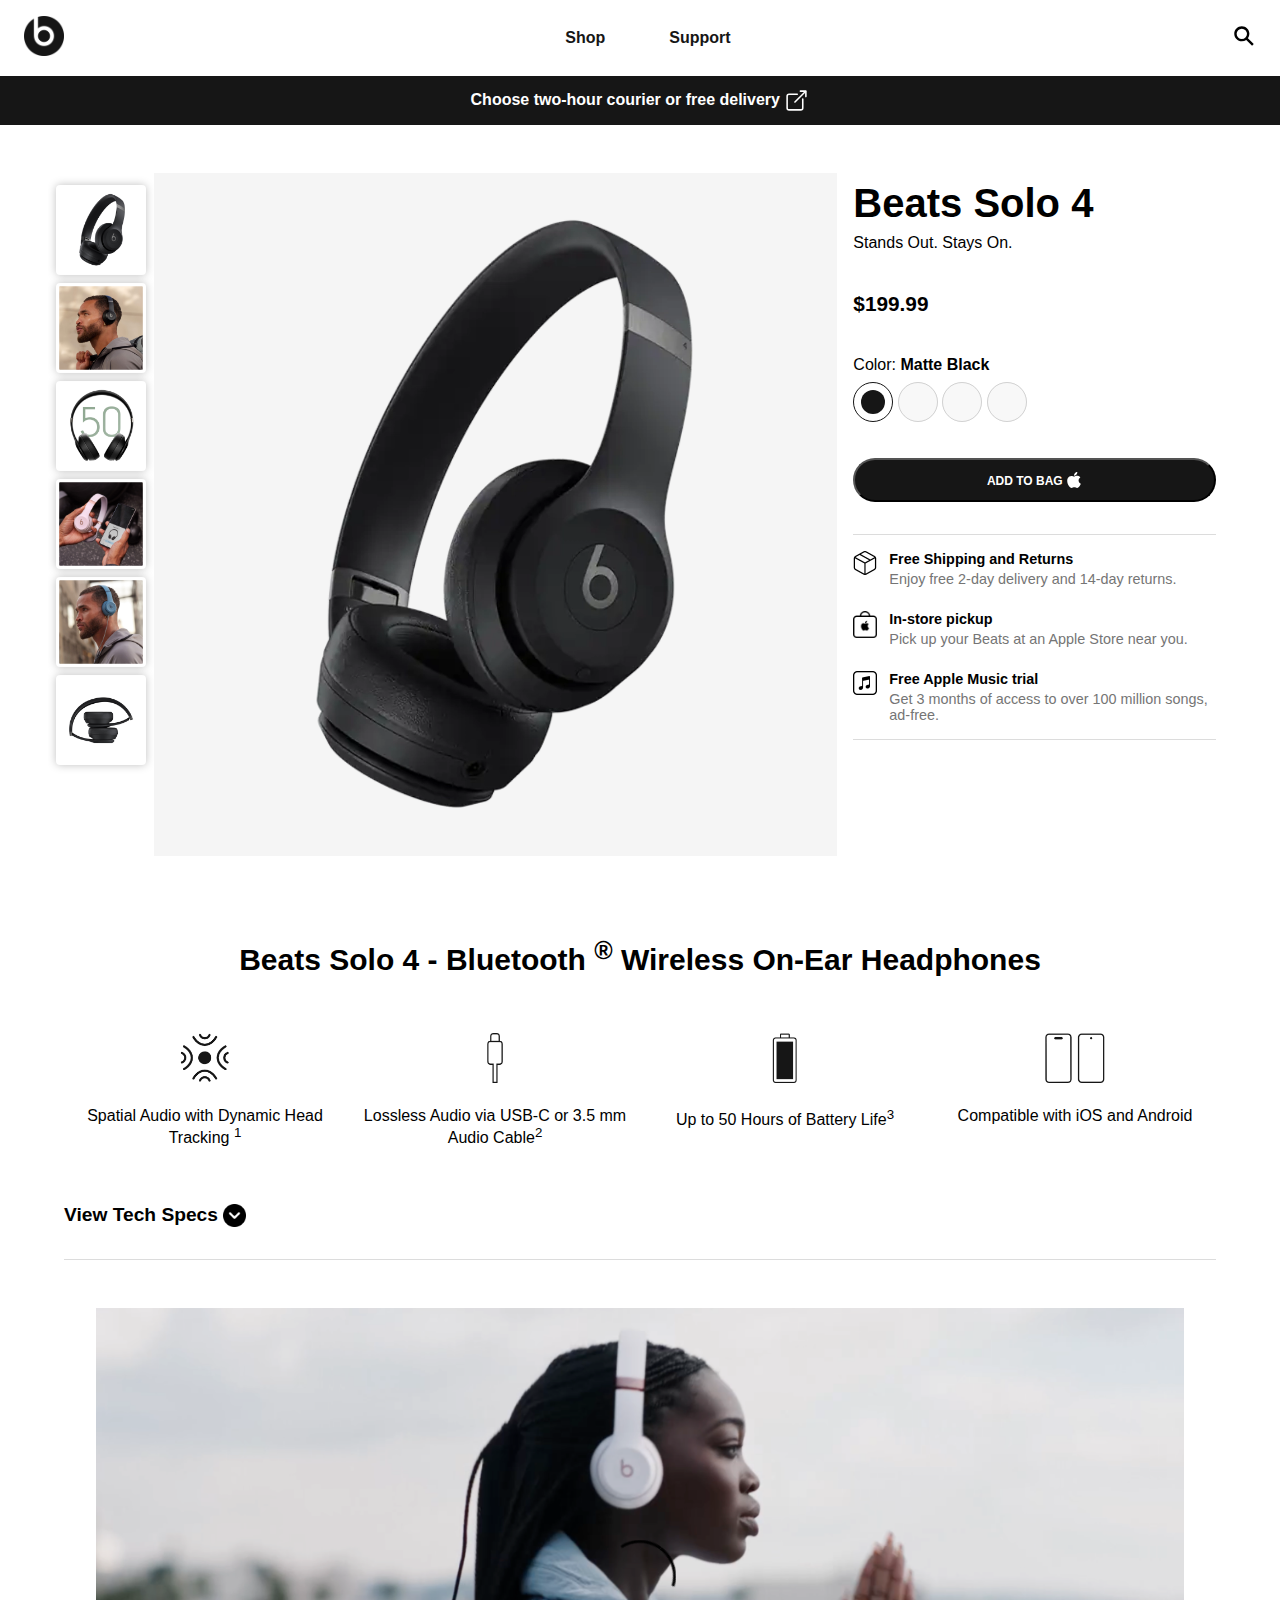
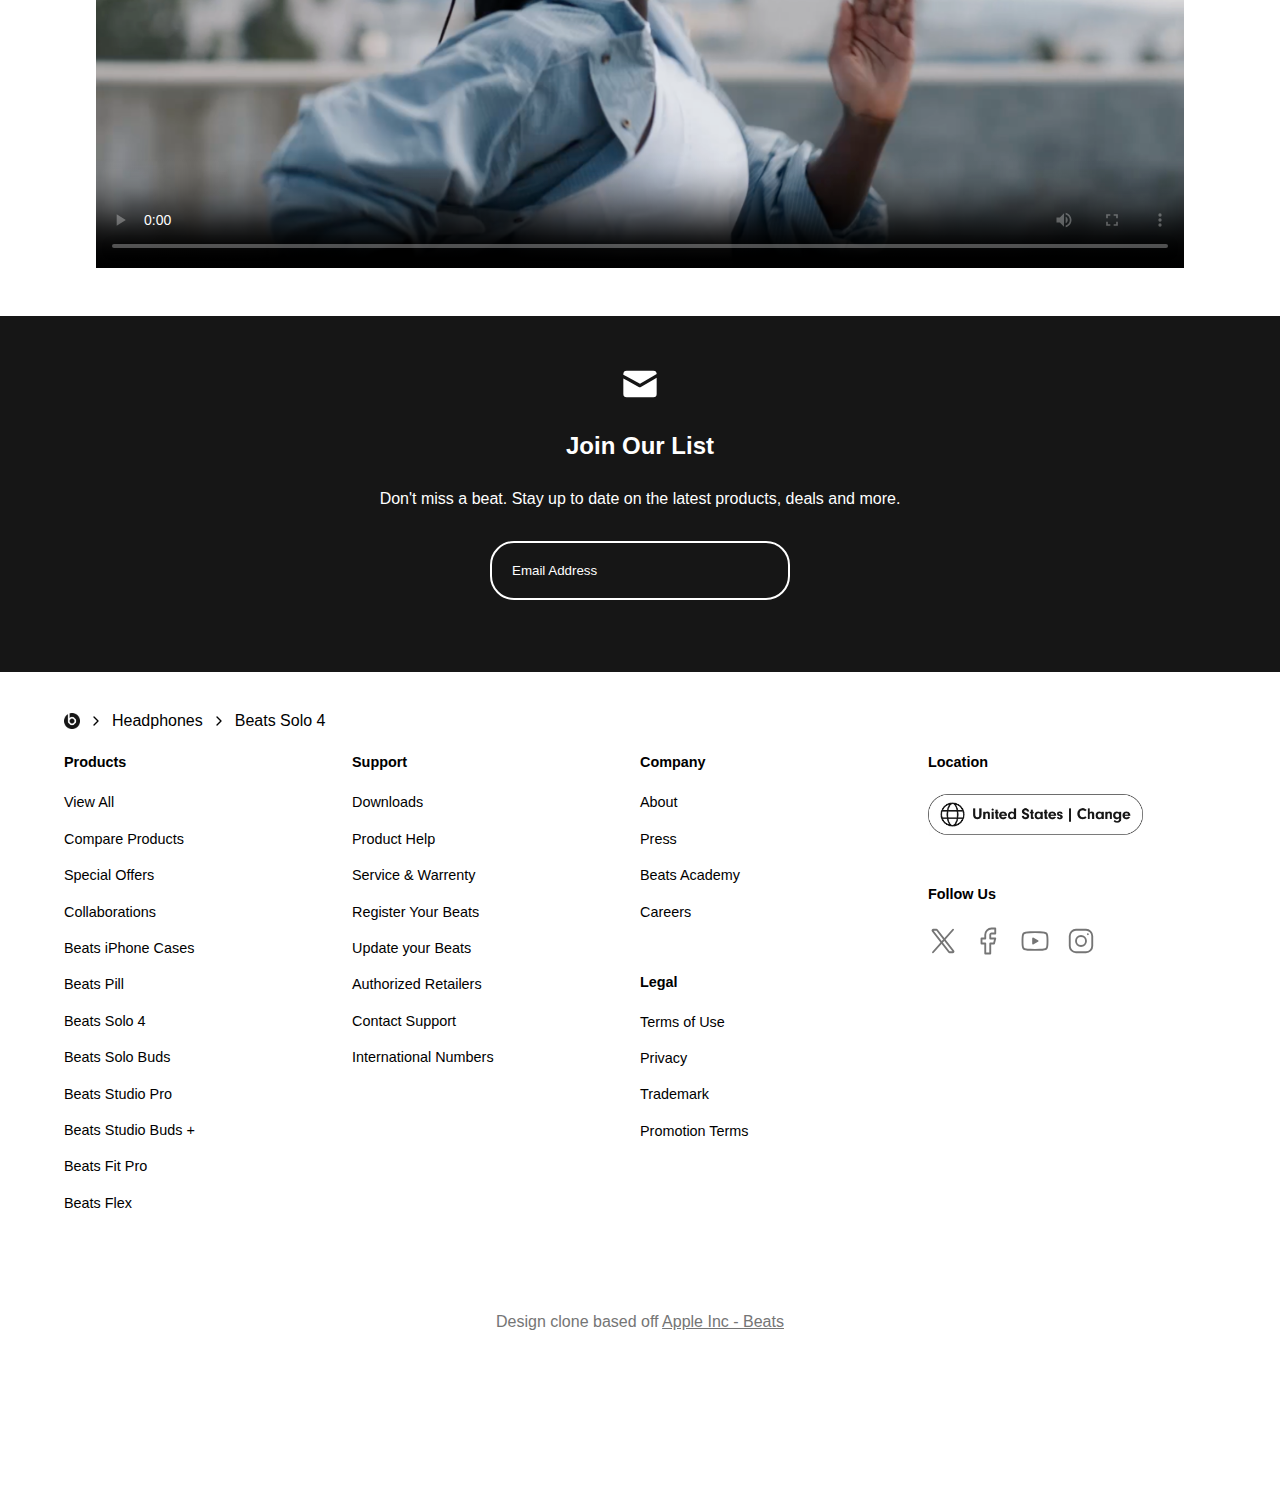
==== src/checkout.html @ 391e7b6a "starting checkout" ====
<!DOCTYPE html>
<html lang="en">
<head>
    <meta charset="UTF-8">
    <meta name="viewport" content="width=device-width, initial-scale=1.0">
    <title>Beats Solo 4</title>
    <link rel="stylesheet" href="./css/reset.css">
    <link rel="stylesheet" href="./css/variables.css">
    <link rel="stylesheet" href="./css/index.css">
</head>
<body>
    <header class="main-header">
        <div class="main-header__logo-container">
            <a href="#"><img class="main-header__logo-img" src="./assets/icons/beats-logo.png"></a>
        </div>
        <nav class="main-header__nav">
            <ul class="main-header__nav-list">
                <li class="main-header__nav-list-item"><a href="#"><p>Shop</p></a></li>
                <li class="main-header__nav-list-item"><a href="#"><p>Support</p></a></li>
            </ul>
        </nav>
        <a class="main-header__nav-hamburger" href="#">
            <img src="./assets/icons/menu.svg" alt="">
        </a>
        <div class="main-header__search-container">
            <a href=""><img class="main-header__search-icon" src="./assets/icons/search-sharp.svg" alt="Search icon"></a>
        </div>
    </header>
    <main>
        <section class="delivery-bar">
            <div class="delivery-bar__container">
                <a class="delivery-bar__link" href="#">
                    <p class="delivery-bar__text">Choose two-hour courier or free delivery</p>
                    <img class="delivery-bar__icon" src="./assets/icons/open-outline.svg" alt="Open external link icon">
                </a>
            </div>
        </section>
        <section class="product">
            <div class="product__image-container">
                <div class="product__thumbnail-container" >
                     <img class="product__thumbnail-img" src="./assets/images/product-photos/black-01-solo-product01.jpg" alt="product image of black beats headphones three quarter angle">
                     <img class="product__thumbnail-img" src="./assets/images/product-photos/black-02-solo-product01.jpg" alt="black beats headphones on man">
                     <img class="product__thumbnail-img" src="./assets/images/product-photos/black-03-solo4.jpg.large.2x.jpg" alt="product image of black beats headphones front on">
                     <img class="product__thumbnail-img" src="./assets/images/product-photos/black-04-solo4.jpg.large.2x.jpg" alt="beats headphones pairing with iphone">
                     <img class="product__thumbnail-img" src="./assets/images/product-photos/black-05-solo4.jpg.large.2x.jpg" alt="blue beats headphones on man">
                     <img class="product__thumbnail-img" src="./assets/images/product-photos/black-06-solo4.jpg.large.2x.jpg" alt="black beat headphones folded product image">
                </div>
                <div class="product__main-image-container">
                    <img class="product__main-product-image" src="./assets/images/product-photos/black-01-solo-product01-square.webp" alt="product image of black beats headphones three quarter angle">
                </div>
            </div>
            <div class="product__title">
                <h1 class="product__header">Beats Solo 4</h1>
                <p class="product__slogan">Stands Out. Stays On.</p>
            </div>
            <div class="product__details">
                <p class="product__price">$199.99</p>
                    <p>Color: <b>Matte Black</b></p>
                    <div>
                        <input class="product__radio" type="radio" name="color" id="Matte Black" required checked>
                        <input class="product__radio" type="radio" name="color" id="Slate Blue" required disabled>
                        <input class="product__radio" type="radio" name="color" id="Cloud Pink" required disabled>
                        <input class="product__radio" type="radio" name="color" id="Charged Black" required disabled>
                    </div>
                <button class="product__buy-button">
                    <p class="product__buy-text">ADD TO BAG</p>
                    <img class="product__buy-icon" src="./assets/icons/apple-173-svgrepo-com-inverted.svg" alt="apple logo">
                </button>
                <ul class="product__keyfeatures">
                    <li class="product__keyfeatures-list">
                        <div class="product__keyfeatures-container">
                            <div>
                                <img class="product__keyfeatures-icon" src="./assets/icons/free-shipping-icon.png" alt="">
                            </div>
                            <div>
                                <p class="product__keyfeatures-title"><strong>Free Shipping and Returns</strong></p>
                                <p class="product__keyfeatures-text">Enjoy free 2-day delivery and 14-day returns.</p>
                            </div>
                        </div>
                    </li>
                    <li class="product__keyfeatures-list">
                        <div class="product__keyfeatures-container">
                            <div>
                                <img class="product__keyfeatures-icon" src="./assets/icons/in-store-pickup-icon.png" alt="">
                            </div>
                            <div>
                                <p class="product__keyfeatures-title"><strong>In-store pickup</strong></p>
                                <p class="product__keyfeatures-text">Pick up your Beats at an Apple Store near you.</p>
                            </div>
                        </div>
                    </li>
                    <li class="product__keyfeatures-list">
                        <div class="product__keyfeatures-container">
                            <div>
                                <img class="product__keyfeatures-icon" src="./assets/icons/apple-music-icon.png" alt="">
                            </div>
                            <div>
                                <p class="product__keyfeatures-title"><strong>Free Apple Music trial</strong></p>
                                <p class="product__keyfeatures-text">Get 3 months of access to over 100 million songs, ad-free.</p>
                            </div>
                        </div>
                    </li>
                </ul>
            </div>
        </section>

        <section class="features">
            <h2 class="features__title">Beats Solo 4 - Bluetooth <sup>&#174</sup> Wireless On-Ear Headphones</h2>
            <div class="features__grid">
                <div class="features__container">
                    <img class="features__icon" src="./assets/images/features/spatial_audio.png" alt="">
                    <p>Spatial Audio with Dynamic Head Tracking <sup>1</sup></p>
                </div>
                <div class="features__container">
                    <img class="features__icon" src="./assets/images/features/plug.png" alt="">
                    <p>Lossless Audio via USB-C or 3.5 mm Audio Cable<sup>2</sup></p>
                </div>
                <div class="features__container">
                    <img class="features__icon" src="./assets/images/features/battery.png" alt="">
                    <p>Up to 50 Hours of Battery Life<sup>3</sup></p>
                </div>
                <div class="features__container">
                    <img class="features__icon" src="./assets/images/features/phone.png" alt="">
                    <p>Compatible with iOS and Android</p>
                </div>
            </div>
        </section>

        <section class="tech-specs">
            <div class="tech-specs__container">
                <h2 class="tech-specs__title">View Tech Specs</2>
                <img class="tech-specs__icon" src="./assets/icons/down-arrow.png" alt="">
            </div>
        </section>

        <section class="video">
            <div class="video__container">
                <video
                    class="video__content"
                    controls
                    poster="./assets/images/video_posters/video_poster.png"
                >
                    <a href="./assets/videos/solo4-behind-the-design.mp4.rendition.mp4">Download video</a>
                    <source src="./assets/videos/solo4-behind-the-design.mp4.rendition.mp4" type="video/mp4">
                </video>
                <img class="video__play-icon" src="./assets/icons/play.svg" alt="">
            </div>
        </section>

        <section class="email-list">
            <img class="email-list__mail-icon" src="./assets/icons/mail.svg" alt="">
            <h2 class="email-list__title">Join Our List</h2>
            <p>Don't miss a beat. Stay up to date on the latest products, deals and more.</p>
            <input 
                class="email-list__input" 
                type="email" 
                name="" 
                id=""
                placeholder="Email Address"
            >
        </section>
    </main>
    <footer>
        <nav class="breadcrumbs"> 
            <img class="breadcrumbs__icon" src="./assets/icons/beats-logo.png" alt="">
            <img class="breadcrumbs__icon" src="./assets/icons/chevron-right.svg" alt="">
            <p>Headphones</p>
            <img class="breadcrumbs__icon" src="./assets/icons/chevron-right.svg" alt="">
            <p>Beats Solo 4</p>
        </nav>
        <div class="sitenav">
            <div class="sitenav__category">
                <div class="sitenav__category-header">
                    <p class="sitenav__category-title">Products</p>
                    <img class="sitenav__category-expand" src="./assets/icons/chevron-down.svg" alt="arrow down">
                </div>
                <div class="sitenav__category-links">
                    <a href="#">View All</a>
                    <a href="#">Compare Products</a>
                    <a href="#">Special Offers</a>
                    <a href="#">Collaborations</a>
                    <a href="#">Beats iPhone Cases</a>
                    <a href="#">Beats Pill</a>
                    <a href="#">Beats Solo 4</a>
                    <a href="#">Beats Solo Buds</a>
                    <a href="#">Beats Studio Pro</a>
                    <a href="#">Beats Studio Buds +</a>
                    <a href="#">Beats Fit Pro</a>
                    <a href="#">Beats Flex</a>
                </div>
            </div>
            <div class="sitenav__category">
                <div class="sitenav__category-header">
                    <p class="sitenav__category-title">Support</p>
                    <img class="sitenav__category-expand" src="./assets/icons/chevron-down.svg" alt="arrow down">
                </div>
                <div class="sitenav__category-links">
                    <a href="#">Downloads</a>
                    <a href="#">Product Help</a>
                    <a href="#">Service & Warrenty</a>
                    <a href="#">Register Your Beats</a>
                    <a href="#">Update your Beats</a>
                    <a href="#">Authorized Retailers</a>
                    <a href="#">Contact Support</a>
                    <a href="#">International Numbers</a>
                </div>
            </div>
            <div class="sitenav__category">
                <div class="sitenav__category-header">
                    <p class="sitenav__category-title">Company</p>
                    <img class="sitenav__category-expand" src="./assets/icons/chevron-down.svg" alt="arrow down">
                </div>
                <div class="sitenav__category-links">
                    <a href="#">About</a>
                    <a href="#">Press</a>
                    <a href="#">Beats Academy</a>
                    <a href="#">Careers</a>
                </div>
                <div class="sitenav__category-header">
                    <p class="sitenav__category-title sitenav__category-title-2nd">Legal</p>
                    <img class="sitenav__category-expand" src="./assets/icons/chevron-down.svg" alt="arrow down">
                </div>
                <div class="sitenav__category-links">
                    <a href="#">Terms of Use</a>
                    <a href="#">Privacy</a>
                    <a href="#">Trademark</a>
                    <a href="#">Promotion Terms</a>
                </div>
            </div>
            <div class="sitenav__category">
                <div class="sitenav__category-header">
                    <p class="sitenav__category-title">Location</p>
                </div>
                <img class="sitenav__locale" src="./assets/icons/locale.webp" alt="locale button">
                <div class="sitenav__social-section">
                    <p class="sitenav__category-title sitenav__category-title-2nd sitenav__title-followus">Follow Us</p>
                    <div class="sitenav__social">
                        <a href=""><img src="./assets/icons/x.svg" alt="x social"></a>
                        <a href=""><img src="./assets/icons/facebook.svg" alt="facebook social"></a>
                        <a href=""><img src="./assets/icons/youtube.svg" alt="youtube social"></a>
                        <a href=""><img src="./assets/icons/instagram.svg" alt="instagram social"></a>
                    </div>
                </div>
            </div>
        </div>
        <div class="copyright">
            <p>Design clone based off 
                <a class="copyright__link" href="https://www.beatsbydre.com/headphones/solo4-wireless/MUW23/solo4-matteblack">Apple Inc - Beats</a>
            </p>
        </div>
    </footer>
</body>
</html>
---- src/css/variables.css ----
:root {
    --color-primary-black: #161616;
    --color-primary-white: #ffffff;
    --color-primary-offwhite: #f5f5f5;
    --color-secondary-gray: #757575;
    --color-dividers: #dcdcdc;

    --font-size-small: 0.75rem;
    --font-size-medium: 1rem;
    --font-size-large: 1.5rem;

    --padding-extra-small: 0.5rem;
    --padding-small: 0.75rem;
    --padding-medium: 1rem;
    --padding-large: 1.5rem;
    --padding-extra-large: 2rem;
    --padding-xxl: 3rem;

    --margin-extra-small: 0.5rem;
    --margin-small: 0.75rem;
    --margin-medium: 1rem;
    --margin-large: 1.5rem;
    --margin-extra-large: 2rem;
    --margin-xxl: 3rem;
}
---- src/css/index.css ----
body {
    width: 100%;
    height: 100vh;
    font-family: Helvetica, sans-serif;
    display: flex;
    flex-direction: column;
    align-items: center;
}

main{
    width: 100%;
    display: flex;
    flex-direction: column;
    align-items: center;
}

.main-header{
    width: 100%;
    max-width: 1380px;
    padding: var(--padding-medium) var(--padding-large);
    display: flex;
    justify-content: space-between;
    align-items: center;
    background-color: var(--color-primary-white);
}

.main-header__logo-container{
    order: 1;
}

.main-header__logo-img{
    width: 40px;
    height: 40px;
}

.main-header__nav{
    order: 2;
    margin: auto;
    font-size: var(--font-size-medium);
    font-weight: 700;
}

.main-header__nav-list {
    order: 2;
    list-style-type: none; 
    display: flex; 
    gap: 4rem;
}

.main-header__nav-list-item p{
    color: var(--color-primary-black)
}

.main-header__nav-hamburger{
    order: 2;
    display: none;
}

.main-header__search-container{
    order: 3;
}

.main-header__search-icon{
    width: 24px;
    height: 24px;
}

.delivery-bar{
    width: 100%;
}

.delivery-bar__container{
    padding: var(--padding-small) 0;
    text-align: center;
    background-color: var(--color-primary-black);
}

.delivery-bar__link{
    font-weight: 700;
    text-decoration: none;
    color: var(--color-primary-white);
}

.delivery-bar__link:hover{
    text-decoration: underline;
}

.delivery-bar__text{
    display: inline;
}

.delivery-bar__icon{
    width: 25px;
    height: 25px;
    vertical-align: middle;
}

.product{
    max-width: 1320px;
    padding: var(--padding-xxl);
    display: grid;
    grid-template-columns: 2fr 1fr;
    grid-template-rows: auto minmax(auto, 1fr); /* first row size automatically, second will take up needed space */
}

.product__image-container{
    width: 100%;
    grid-column: 1/1;
    grid-row: 1/3; 
    display: flex;
}

.product__thumbnail-container{
    display: flex;
    flex-direction: column;
    align-items: center;
    height: 100%;
    min-width: 106px;
    overflow-y: hidden;
    padding-top: var(--padding-small);
}

.product__thumbnail-img{
    width: 90px;
    height: 90px;
    padding: 0.2rem;
    margin-bottom: 8px;
    box-shadow: 0 0 8px rgba(0, 0, 0, 0.25);
    border-radius: 4px;
    cursor: pointer;
}

.product__thumbnail-img:hover{
    border: 2px solid var(--color-primary-black);
}

.product__main-image-container{
    max-width: 723px;
    display: flex;
    justify-content: center;
    align-items: center;
    background-color: var(--color-primary-offwhite);
}

.product__main-product-image{
    width: 100%;
}

.product__title{
    grid-column: 2/3;
    grid-row: 1/2;
    padding: 0 var(--padding-medium);
}

.product__header{
    font-size: 40px;
    padding-top: var(--padding-extra-small);
    padding-bottom: var(--padding-extra-small);
}

.product__slogan{
    padding-bottom: 2.5rem;
}

.product__details{
    grid-column: 2/3;
    grid-row: 2/3;
    padding: 0 var(--padding-medium);
}

.product__price{
    padding-bottom: 2.5rem;
    font-size: 1.3rem;
    font-weight: 700;
}

.product__radio{
    margin-top: var(--margin-extra-small);
    width: 40px;
    height: 40px;
    accent-color: var(--color-primary-black);
}

.product__buy-button{
    width: 100%;
    padding: var(--padding-small);
    margin: var(--margin-extra-large) 0;
    border-radius: 24px;
    color: var(--color-primary-white);
    background-color: var(--color-primary-black);
    cursor: pointer;
}

.product__buy-text{
    display: inline;
    font-size: var(--font-size-small);
    font-weight: 700;
}

.product__buy-icon{
    width: 16px;
    height: 16px;
    vertical-align: bottom;
}

.product__keyfeatures{
    padding: var(--padding-medium) 0;
    border-top: 1px solid var(--color-dividers);
    border-bottom: 1px solid var(--color-dividers);
    display: flex;
    flex-direction: column;
    gap: var(--padding-large);
}

.product__keyfeatures-list{
    list-style: none;
}

.product__keyfeatures-container{
    display: flex;
    gap: var(--padding-small);
    font-size: 0.9rem;
}

.product__keyfeatures-icon{
    width: 24px;
}

.product__keyfeatures-text{
    padding-top: 0.25rem;
    color: var(--color-secondary-gray);
}

.features{
    max-width: 1200px;
    padding: var(--padding-extra-large) var(--padding-extra-large);
    display: flex;
    flex-direction: column;
    align-items: center;
    gap: var(--padding-extra-large);
    text-align: center;
}

.features__title{
    font-size: 30px;
    padding-bottom: var(--padding-large);
}

.features__grid{
    display: grid;
    grid-template-columns: repeat(4, 1fr);
    gap: var(--padding-large);
}

.features__container{
    display: flex;
    flex-direction: column;
    align-items: center;
    gap: var(--padding-large);
}

.features__icon{
   height: 50px;
}

.tech-specs{
    margin: 0 auto;
    max-width: 1306px;
    width: 90%;
    padding: var(--padding-large) 0 var(--padding-extra-large) 0;
    border-bottom: 1px solid var(--color-dividers);
}

.tech-specs__title{
    font-size: 1.2rem;
}

.tech-specs__icon{
    width: 23px;
    height: 23px;
    vertical-align: middle;
    cursor: pointer;
}

.video{
    padding: var(--padding-xxl) 0;
    margin: 0 auto;
    max-width: 1092px;
    width: 85%;
    display: flex;
    justify-content: center;
}

.video__container{
    position: relative;
    display: flex;
    justify-content: center;
    width: 100%;
}

.video__content{
    width: 100%;
}

.video__play-icon{
    display: none;
}

.email-list{
    width: 100%;
    padding: var(--padding-xxl) 0 4.5rem 0;
    margin: 0 auto;
    text-align: center;
    color: var(--color-primary-white);
    background-color: var(--color-primary-black);
    display: flex;
    flex-direction: column;
    gap: var(--padding-extra-large);
    align-items: center;
    line-height: 130%;
}

.email-list__mail-icon{
    width: 40px;
    height: 40px;
}

.email-list__input{
    width: 300px;
    color: var(--color-primary-white);
    background-color: transparent;
    padding: 20px 20px;
    border: 2px solid var(--color-primary-white);
    border-radius: var(--padding-large); 
}

.email-list__input::placeholder{
    color: var(--color-primary-white);
}

footer{
    padding: var(--padding-medium) 0 var(--padding-xxl) 0;
    width: 90%;
    max-width: 1320px;
}


.breadcrumbs{
    padding: var(--padding-large) 0;
    display: flex;
    gap: var(--padding-extra-small);
    align-items: center;
}

.breadcrumbs__icon{
    width: 16px;
}


.sitenav{
    display: grid;
    grid-template-columns: repeat(4, 1fr);
    justify-content: space-around;
    font-size: 0.9rem;
}

.sitenav__category-title{
    font-weight: 700;
    padding-bottom: var(--padding-large);
}

.sitenav__category-title-2nd{
    padding-top: var(--padding-xxl);
}

.sitenav__category-expand{
    display: none;
}

.sitenav__category-links{
    display: flex;
    flex-direction: column;
    gap: 0.9rem;
}

.sitenav__category-links > a{
    padding-bottom: 4px;
    color: black;
    font-weight: 300;
    width: fit-content;
    border-bottom: 2px solid transparent;
}

.sitenav__category-links > a:hover {
    border-bottom: 2px solid #e01e3c;
}

.sitenav__locale{
    width: 215px;
    cursor: pointer;
}

.sitenav__social{
    display: flex;
    gap: var(--padding-medium);
}

.sitenav__social > a > img {
    width: 30px;
}

.copyright{
    padding: 6rem 0 8rem 0;
    text-align: center;
    color: var(--color-secondary-gray);
}

.copyright__link{
    color: var(--color-secondary-gray);
    text-decoration: underline;
}

@media screen and (max-width: 1024px) {
    .main-header{
        padding: var(--padding-medium) var(--padding-xxl);
    }

    .product{
        grid-template-columns: minmax(0, 1fr) minmax(0, 1fr); 
    }

    .product__image-container{
        flex-direction: column;
        justify-content: space-between;
        background-color: var(--color-primary-offwhite);
    }

    .product__thumbnail-container{
        height: fit-content;
        order: 1;
        flex-direction: row;
        width: 100%;
        gap: var(--padding-medium);
        padding-left: 8px;
        background-color: var(--color-primary-offwhite);
        overflow-x: auto;
    }
    
    .product__thumbnail-img{
        width: 52px;
        height: 52px;
    }

    .product__main-image-container{
        display: 2;
        flex-grow: 1;
    }

    .product__main-product-image{
        padding: 0;
    }

    .product__header{
        font-size: 32px;
    }

    .video{
        width: 80%;
    }

    .sitenav{
        grid-template-columns: 1fr;
        grid-template-rows: repeat(5, auto);
    }

    .sitenav__category-title{
        padding: var(--padding-small) 0;
    }

    .sitenav__category-expand{
        display: block;
    }

    .sitenav__category-header{
        display: flex;
        width: 100%;
        justify-content: space-between;
        padding: var(--padding-medium) 0;
        border-top: 1px solid var(--color-secondary-gray);
        cursor: pointer;
    }

    .sitenav__title-followus{
        display: none;
    }

    .sitenav__category-links{
        display: none;
    }

    .sitenav__social-section{
        padding-top: var(--padding-xxl);
        display: flex;
        justify-content: center;
    }
}

@media screen and (max-width:768px) {
    .main-header{
        padding: var(--padding-small) var(--padding-large);
    }

    .main-header__logo-container{
        order: 2;
        margin: auto;
    }

    .main-header__logo-img{
        width: 24px;
        height: 24px;
    }

    .main-header__nav{
        display: none;
    }

    .main-header__nav-hamburger{
        order: 1;
        display: block;
    }

    .main-header__search-icon{
        order: 3;
        width: 20px;
        height: 20px;
    }

    .delivery-bar__text{
        font-size: 14px;
    }

    .delivery-bar__icon{
        width: 14px;
        height: 14px;
    }

    .product{
        padding: 0;
        grid-template-columns: 1fr;
        grid-template-rows: repeat(3, auto);
    }

    .product__title{
        grid-column: 1/2;
        grid-row: 1/2;
        padding: 0 var(--padding-extra-large);
    }

    .product__header{
        padding-top: var(--padding-large);
    }

    .product__slogan{
        padding-bottom: var(--padding-medium);
    }

    .product__image-container{
        grid-column: 1/2;
        grid-row: 2/3;
        width: 100%;
        overflow-x: hidden;
    }

    .product__thumbnail-container{
        padding-left: var(--padding-large);
        width: 100%;
    }

    .product__main-product-image{
        max-width: 80%;
    }

    .product__details{
        grid-column: 1/2;
        grid-row: 3/4;
        padding-top: var(--padding-extra-large);
        padding-left: var(--padding-extra-large);
    }

    .product__price{
        padding-bottom: 2.5rem;
        font-size: 1.3rem;
        font-weight: 700;
    }

    .features__grid{
        position: relative;
        grid-template-columns: repeat(2, 1fr);
        grid-template-rows: repeat(2, 1fr);
        gap: var(--padding-large);
    }

    .video__container{
        width: 315px;
        height: 350px;
    }
    
    .video__content{
        object-fit: cover;
        border-radius: 2rem;
    }

    .video__play-icon{
        display: block;
        position: absolute;
        top: var(--padding-medium);
        left: var(--padding-medium);
        width: 50px;
        height: 50px;
    }

    .email-list__input{
        width: 90%;
    }
}
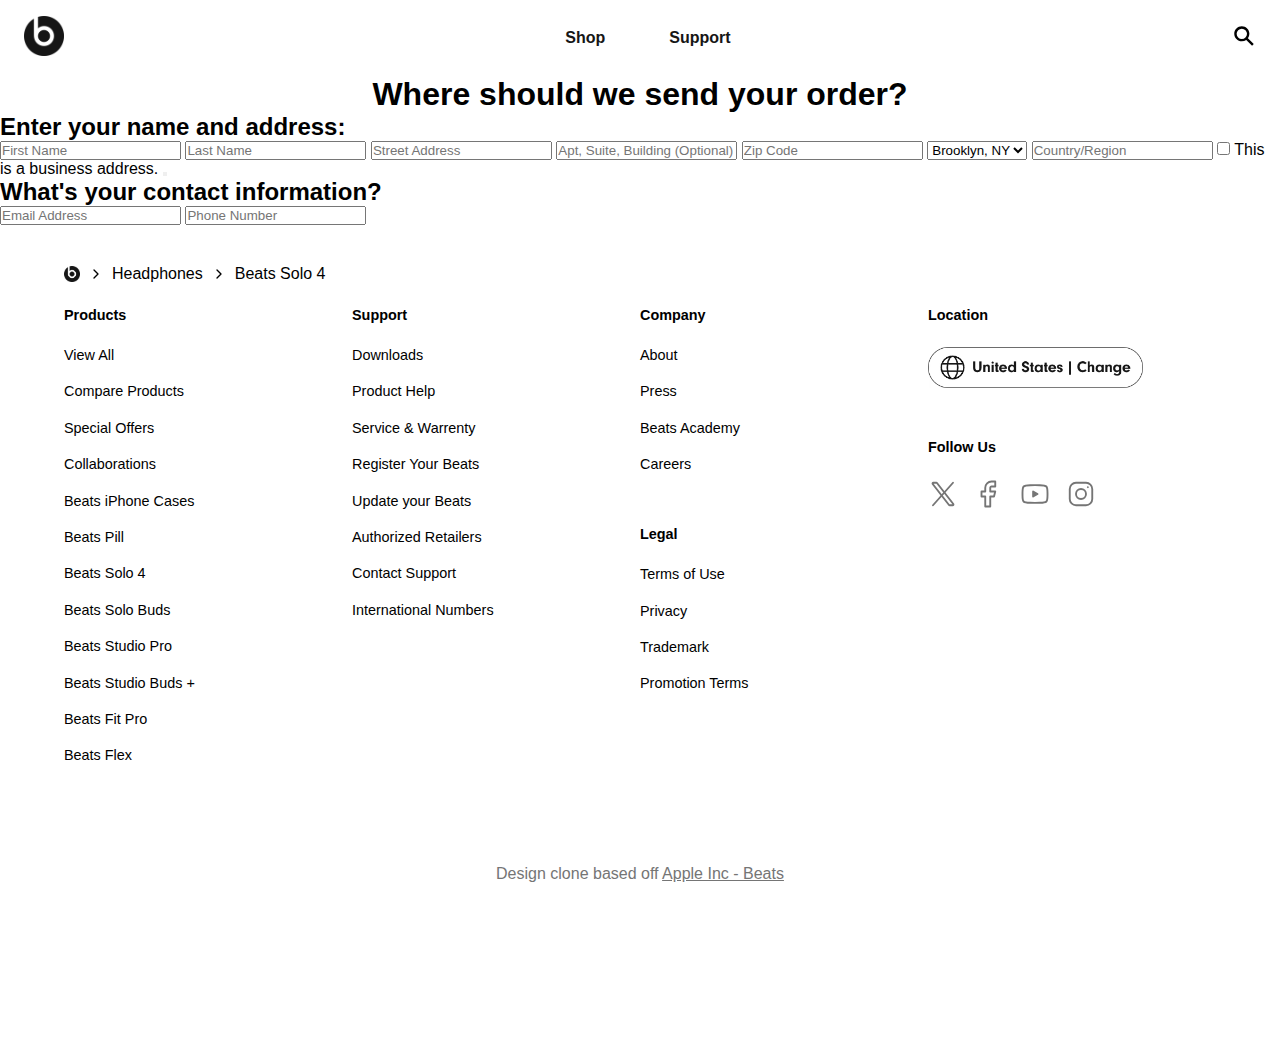
==== commit 6a75e050: "styles.css start" ====
--- a/src/checkout.html
+++ b/src/checkout.html
@@ -27,138 +27,26 @@
         </div>
     </header>
     <main>
-        <section class="delivery-bar">
-            <div class="delivery-bar__container">
-                <a class="delivery-bar__link" href="#">
-                    <p class="delivery-bar__text">Choose two-hour courier or free delivery</p>
-                    <img class="delivery-bar__icon" src="./assets/icons/open-outline.svg" alt="Open external link icon">
-                </a>
-            </div>
-        </section>
-        <section class="product">
-            <div class="product__image-container">
-                <div class="product__thumbnail-container" >
-                     <img class="product__thumbnail-img" src="./assets/images/product-photos/black-01-solo-product01.jpg" alt="product image of black beats headphones three quarter angle">
-                     <img class="product__thumbnail-img" src="./assets/images/product-photos/black-02-solo-product01.jpg" alt="black beats headphones on man">
-                     <img class="product__thumbnail-img" src="./assets/images/product-photos/black-03-solo4.jpg.large.2x.jpg" alt="product image of black beats headphones front on">
-                     <img class="product__thumbnail-img" src="./assets/images/product-photos/black-04-solo4.jpg.large.2x.jpg" alt="beats headphones pairing with iphone">
-                     <img class="product__thumbnail-img" src="./assets/images/product-photos/black-05-solo4.jpg.large.2x.jpg" alt="blue beats headphones on man">
-                     <img class="product__thumbnail-img" src="./assets/images/product-photos/black-06-solo4.jpg.large.2x.jpg" alt="black beat headphones folded product image">
-                </div>
-                <div class="product__main-image-container">
-                    <img class="product__main-product-image" src="./assets/images/product-photos/black-01-solo-product01-square.webp" alt="product image of black beats headphones three quarter angle">
-                </div>
-            </div>
-            <div class="product__title">
-                <h1 class="product__header">Beats Solo 4</h1>
-                <p class="product__slogan">Stands Out. Stays On.</p>
-            </div>
-            <div class="product__details">
-                <p class="product__price">$199.99</p>
-                    <p>Color: <b>Matte Black</b></p>
-                    <div>
-                        <input class="product__radio" type="radio" name="color" id="Matte Black" required checked>
-                        <input class="product__radio" type="radio" name="color" id="Slate Blue" required disabled>
-                        <input class="product__radio" type="radio" name="color" id="Cloud Pink" required disabled>
-                        <input class="product__radio" type="radio" name="color" id="Charged Black" required disabled>
-                    </div>
-                <button class="product__buy-button">
-                    <p class="product__buy-text">ADD TO BAG</p>
-                    <img class="product__buy-icon" src="./assets/icons/apple-173-svgrepo-com-inverted.svg" alt="apple logo">
-                </button>
-                <ul class="product__keyfeatures">
-                    <li class="product__keyfeatures-list">
-                        <div class="product__keyfeatures-container">
-                            <div>
-                                <img class="product__keyfeatures-icon" src="./assets/icons/free-shipping-icon.png" alt="">
-                            </div>
-                            <div>
-                                <p class="product__keyfeatures-title"><strong>Free Shipping and Returns</strong></p>
-                                <p class="product__keyfeatures-text">Enjoy free 2-day delivery and 14-day returns.</p>
-                            </div>
-                        </div>
-                    </li>
-                    <li class="product__keyfeatures-list">
-                        <div class="product__keyfeatures-container">
-                            <div>
-                                <img class="product__keyfeatures-icon" src="./assets/icons/in-store-pickup-icon.png" alt="">
-                            </div>
-                            <div>
-                                <p class="product__keyfeatures-title"><strong>In-store pickup</strong></p>
-                                <p class="product__keyfeatures-text">Pick up your Beats at an Apple Store near you.</p>
-                            </div>
-                        </div>
-                    </li>
-                    <li class="product__keyfeatures-list">
-                        <div class="product__keyfeatures-container">
-                            <div>
-                                <img class="product__keyfeatures-icon" src="./assets/icons/apple-music-icon.png" alt="">
-                            </div>
-                            <div>
-                                <p class="product__keyfeatures-title"><strong>Free Apple Music trial</strong></p>
-                                <p class="product__keyfeatures-text">Get 3 months of access to over 100 million songs, ad-free.</p>
-                            </div>
-                        </div>
-                    </li>
-                </ul>
-            </div>
-        </section>
+        <h1>Where should we send your order?</h1>
+        <form action="">
+            <h2>Enter your name and address:</h2>
+            <input type="text" name="" id="" placeholder="First Name">
+            <input type="text" name="" id="" placeholder="Last Name">
+            <input type="text" name="" id="" placeholder="Street Address">
+            <input type="text" name="" id="" placeholder="Apt, Suite, Building (Optional)">
+            <input type="number" name="" id="" placeholder="Zip Code">
+            <select name="" id="">
+                <option value="">Brooklyn, NY</option>
+                <option value="">Other</option>
+            </select>
+            <input type="text" name="" id="" placeholder="Country/Region">
+            <input type="checkbox" name="business-address" id="">
+            <label for="business-address">This is a business address. <button></button></label>
 
-        <section class="features">
-            <h2 class="features__title">Beats Solo 4 - Bluetooth <sup>&#174</sup> Wireless On-Ear Headphones</h2>
-            <div class="features__grid">
-                <div class="features__container">
-                    <img class="features__icon" src="./assets/images/features/spatial_audio.png" alt="">
-                    <p>Spatial Audio with Dynamic Head Tracking <sup>1</sup></p>
-                </div>
-                <div class="features__container">
-                    <img class="features__icon" src="./assets/images/features/plug.png" alt="">
-                    <p>Lossless Audio via USB-C or 3.5 mm Audio Cable<sup>2</sup></p>
-                </div>
-                <div class="features__container">
-                    <img class="features__icon" src="./assets/images/features/battery.png" alt="">
-                    <p>Up to 50 Hours of Battery Life<sup>3</sup></p>
-                </div>
-                <div class="features__container">
-                    <img class="features__icon" src="./assets/images/features/phone.png" alt="">
-                    <p>Compatible with iOS and Android</p>
-                </div>
-            </div>
-        </section>
-
-        <section class="tech-specs">
-            <div class="tech-specs__container">
-                <h2 class="tech-specs__title">View Tech Specs</2>
-                <img class="tech-specs__icon" src="./assets/icons/down-arrow.png" alt="">
-            </div>
-        </section>
-
-        <section class="video">
-            <div class="video__container">
-                <video
-                    class="video__content"
-                    controls
-                    poster="./assets/images/video_posters/video_poster.png"
-                >
-                    <a href="./assets/videos/solo4-behind-the-design.mp4.rendition.mp4">Download video</a>
-                    <source src="./assets/videos/solo4-behind-the-design.mp4.rendition.mp4" type="video/mp4">
-                </video>
-                <img class="video__play-icon" src="./assets/icons/play.svg" alt="">
-            </div>
-        </section>
-
-        <section class="email-list">
-            <img class="email-list__mail-icon" src="./assets/icons/mail.svg" alt="">
-            <h2 class="email-list__title">Join Our List</h2>
-            <p>Don't miss a beat. Stay up to date on the latest products, deals and more.</p>
-            <input 
-                class="email-list__input" 
-                type="email" 
-                name="" 
-                id=""
-                placeholder="Email Address"
-            >
-        </section>
+            <h2>What's your contact information?</h2>
+            <input type="email" name="" id="" placeholder="Email Address">
+            <input type="tel" name="" id="" placeholder="Phone Number">
+        </form>
     </main>
     <footer>
         <nav class="breadcrumbs"> 
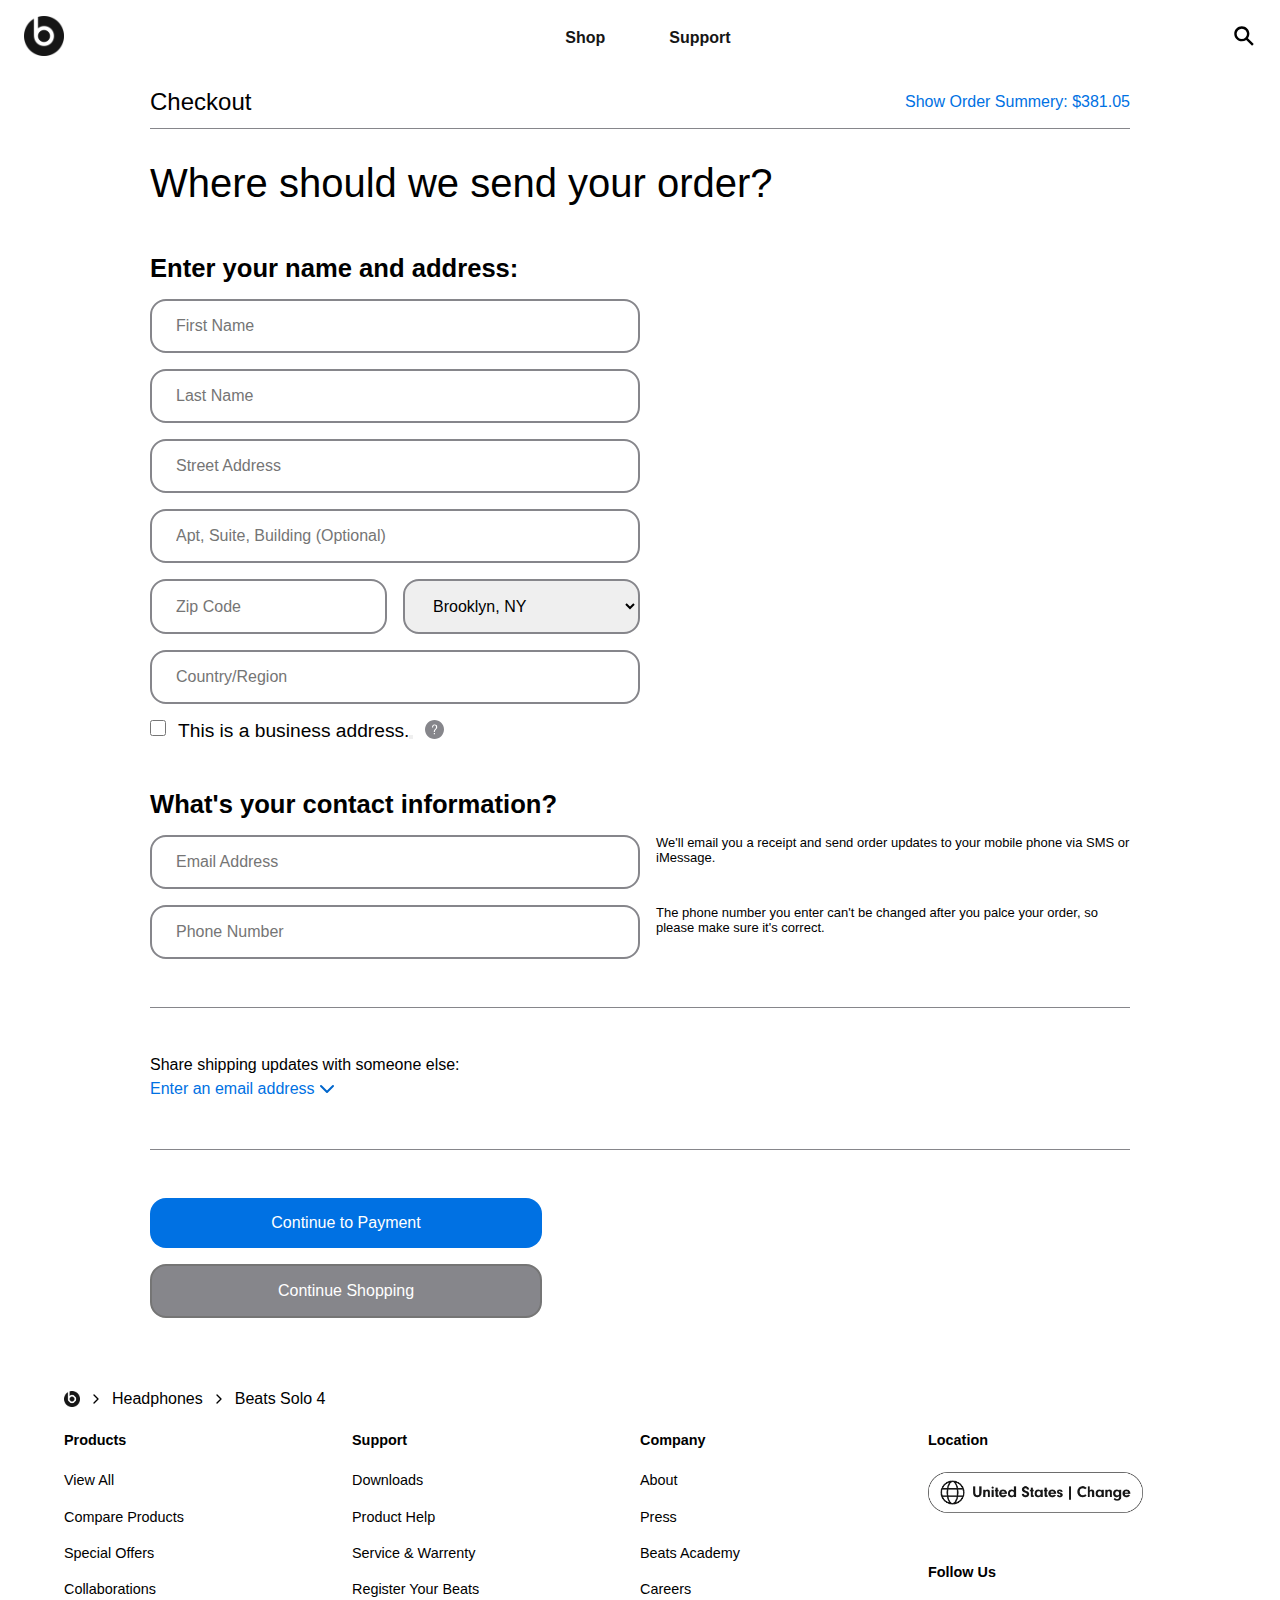
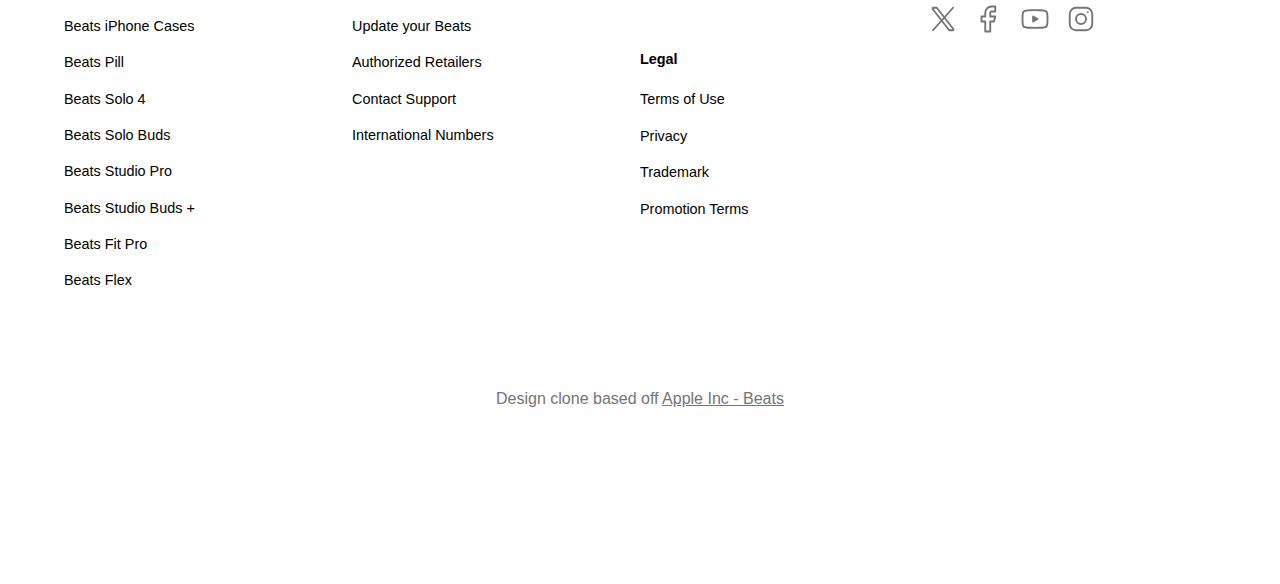
==== commit 99412979: "base layout for checkout done" ====
--- a/src/checkout.html
+++ b/src/checkout.html
@@ -6,7 +6,9 @@
     <title>Beats Solo 4</title>
     <link rel="stylesheet" href="./css/reset.css">
     <link rel="stylesheet" href="./css/variables.css">
-    <link rel="stylesheet" href="./css/index.css">
+    <link rel="stylesheet" href="./css/header.css">
+    <link rel="stylesheet" href="./css/footer.css">
+    <link rel="stylesheet" href="./css/checkout.css">
 </head>
 <body>
     <header class="main-header">
@@ -27,26 +29,67 @@
         </div>
     </header>
     <main>
-        <h1>Where should we send your order?</h1>
-        <form action="">
-            <h2>Enter your name and address:</h2>
-            <input type="text" name="" id="" placeholder="First Name">
-            <input type="text" name="" id="" placeholder="Last Name">
-            <input type="text" name="" id="" placeholder="Street Address">
-            <input type="text" name="" id="" placeholder="Apt, Suite, Building (Optional)">
-            <input type="number" name="" id="" placeholder="Zip Code">
-            <select name="" id="">
-                <option value="">Brooklyn, NY</option>
-                <option value="">Other</option>
-            </select>
-            <input type="text" name="" id="" placeholder="Country/Region">
-            <input type="checkbox" name="business-address" id="">
-            <label for="business-address">This is a business address. <button></button></label>
-
-            <h2>What's your contact information?</h2>
-            <input type="email" name="" id="" placeholder="Email Address">
-            <input type="tel" name="" id="" placeholder="Phone Number">
-        </form>
+        <section class="checkout">
+            <div class="checkout__header">
+                <h2 class="checkout__title">Checkout</h2>
+                <p class="checkout__summery">Show Order Summery: $381.05</p>
+            </div>
+            <form class="checkout__form" action="">
+                <div class="checkout__shipping-header-container">
+                    <h1 class="checkout__shipping-header">Where should we send your order?</h1>
+                </div>
+                <fieldset>
+                    <legend>Enter your name and address:</legend>
+                    <div class="checkout__shipping-inputs">
+                        <input type="text" name="" id="" placeholder="First Name" required>
+                        <input type="text" name="" id="" placeholder="Last Name" required>
+                        <input type="text" name="" id="" placeholder="Street Address" required>
+                        <input type="text" name="" id="" placeholder="Apt, Suite, Building (Optional)" required>
+                        <div class="checkout__zip-city-container">
+                            <input type="number" name="" id="" placeholder="Zip Code" required>
+                            <select name="" id="" required>
+                                <option value="">Brooklyn, NY</option>
+                                <option value="">Other</option>
+                            </select>
+                        </div>
+                        <input type="text" name="" id="" placeholder="Country/Region" required>
+                        <div class="checkout__business-address-container">
+                            <input class="checkout__business-address-input" type="checkbox" name="business-address" id="" required>
+                            <label class="checkout__business-address-label" for="business-address">This is a business address.<button></button></label>
+                            <button class="checkout__business-address-button"><img src="./assets/icons/question-mark.svg" alt="help icon"></button>
+                        </div>
+                    </div>
+                </fieldset>
+                <fieldset>
+                    <legend>What's your contact information?</legend>
+                    <div class="checkout__email-number-inputssection">
+                        <div class="checkout__email-number-container">
+                            <input class="checkout__email-number-container-input" type="email" name="" id="" placeholder="Email Address" required>
+                            <p class="checkout__email-number-container-text">We'll email you a receipt and send order updates to your mobile phone via SMS or iMessage.</p>
+                        </div>
+                        <div class="checkout__email-number-container">
+                            <input class="checkout__email-number-container-input" type="tel" name="" id="" placeholder="Phone Number" required>
+                            <p class="checkout__email-number-container-text">The phone number you enter can't be changed after you palce your order, so please make sure it's correct.</p>
+                        </div>
+                    </div>
+                </fieldset>
+                <div>
+                    <div class="checkout__share">
+                        <p>Share shipping updates with someone else:</p>
+                        <a class="checkout__emailaddress-link">
+                            <div class="checkout__emailaddress-container">
+                                <p>Enter an email address</p>
+                                <img src="./assets/icons/chevron-down-blue.svg" alt="open email input">
+                            </div> 
+                        </a>
+                    </div>
+                </div>
+                <div class="checkout__buttons-container">
+                    <button class="checkout__button checkout__button-payment" href="#">Continue to Payment</button>
+                    <a class="checkout__button checkout__button-shopping" href="./index.html">Continue Shopping</a>
+                </div>
+            </form>
+        </section>
     </main>
     <footer>
         <nav class="breadcrumbs"> 
--- a/src/css/variables.css
+++ b/src/css/variables.css
@@ -3,7 +3,9 @@
     --color-primary-white: #ffffff;
     --color-primary-offwhite: #f5f5f5;
     --color-secondary-gray: #757575;
+    --color-tertiary-gray: #86868b;
     --color-dividers: #dcdcdc;
+    --color-primary-blue: #0071E3;
 
     --font-size-small: 0.75rem;
     --font-size-medium: 1rem;
--- a/src/css/header.css
+++ b/src/css/header.css
@@ -0,0 +1,88 @@
+.main-header{
+    width: 100%;
+    max-width: 1380px;
+    padding: var(--padding-medium) var(--padding-large);
+    display: flex;
+    justify-content: space-between;
+    align-items: center;
+    background-color: var(--color-primary-white);
+}
+
+.main-header__logo-container{
+    order: 1;
+}
+
+.main-header__logo-img{
+    width: 40px;
+    height: 40px;
+}
+
+.main-header__nav{
+    order: 2;
+    margin: auto;
+    font-size: var(--font-size-medium);
+    font-weight: 700;
+}
+
+.main-header__nav-list {
+    order: 2;
+    list-style-type: none; 
+    display: flex; 
+    gap: 4rem;
+}
+
+.main-header__nav-list-item p{
+    color: var(--color-primary-black)
+}
+
+.main-header__nav-hamburger{
+    order: 2;
+    display: none;
+}
+
+.main-header__search-container{
+    order: 3;
+}
+
+.main-header__search-icon{
+    width: 24px;
+    height: 24px;
+}
+
+@media screen and (max-width: 1024px) {
+    .main-header{
+        padding: var(--padding-medium) var(--padding-xxl);
+    }
+}
+
+@media screen and (max-width:768px) {
+    .main-header{
+        padding: var(--padding-small) var(--padding-large);
+    }
+
+    .main-header__logo-container{
+        order: 2;
+        margin: auto;
+    }
+
+    .main-header__logo-img{
+        width: 24px;
+        height: 24px;
+    }
+
+    .main-header__nav{
+        display: none;
+    }
+
+    .main-header__nav-hamburger{
+        order: 1;
+        display: block;
+    }
+
+    .main-header__search-icon{
+        order: 3;
+        width: 20px;
+        height: 20px;
+    }
+
+}--- a/src/css/footer.css
+++ b/src/css/footer.css
@@ -0,0 +1,124 @@
+
+footer{
+    padding: var(--padding-medium) 0 var(--padding-xxl) 0;
+    width: 90%;
+    max-width: 1320px;
+}
+
+.breadcrumbs{
+    padding: var(--padding-large) 0;
+    display: flex;
+    gap: var(--padding-extra-small);
+    align-items: center;
+}
+
+.breadcrumbs__icon{
+    width: 16px;
+}
+
+
+.sitenav{
+    display: grid;
+    grid-template-columns: repeat(4, 1fr);
+    justify-content: space-around;
+    font-size: 0.9rem;
+}
+
+.sitenav__category-title{
+    font-weight: 700;
+    padding-bottom: var(--padding-large);
+}
+
+.sitenav__category-title-2nd{
+    padding-top: var(--padding-xxl);
+}
+
+.sitenav__category-expand{
+    display: none;
+}
+
+.sitenav__category-links{
+    display: flex;
+    flex-direction: column;
+    gap: 0.9rem;
+}
+
+.sitenav__category-links > a{
+    padding-bottom: 4px;
+    color: black;
+    font-weight: 300;
+    width: fit-content;
+    border-bottom: 2px solid transparent;
+}
+
+.sitenav__category-links > a:hover {
+    border-bottom: 2px solid #e01e3c;
+}
+
+.sitenav__locale{
+    width: 215px;
+    cursor: pointer;
+}
+
+.sitenav__social{
+    display: flex;
+    gap: var(--padding-medium);
+}
+
+.sitenav__social > a > img {
+    width: 30px;
+}
+
+.copyright{
+    padding: 6rem 0 8rem 0;
+    text-align: center;
+    color: var(--color-secondary-gray);
+}
+
+.copyright__link{
+    color: var(--color-secondary-gray);
+    text-decoration: underline;
+}
+
+@media screen and (max-width: 1024px) {
+    .sitenav{
+        grid-template-columns: 1fr;
+        grid-template-rows: repeat(5, auto);
+    }
+
+    .sitenav__category-title{
+        padding: var(--padding-small) 0;
+    }
+
+    .sitenav__category-expand{
+        display: block;
+    }
+
+    .sitenav__category-header{
+        display: flex;
+        width: 100%;
+        justify-content: space-between;
+        padding: var(--padding-medium) 0;
+        border-top: 1px solid var(--color-secondary-gray);
+        cursor: pointer;
+    }
+
+    .sitenav__title-followus{
+        display: none;
+    }
+
+    .sitenav__category-links{
+        display: none;
+    }
+
+    .sitenav__social-section{
+        padding-top: var(--padding-xxl);
+        display: flex;
+        justify-content: center;
+    }
+}
+
+@media screen and (max-width:768px) {
+
+
+}--- a/src/css/checkout.css
+++ b/src/css/checkout.css
@@ -0,0 +1,173 @@
+body {
+    width: 100%;
+    height: 100vh;
+    font-family: Helvetica, sans-serif;
+    display: flex;
+    flex-direction: column;
+    align-items: center;
+}
+
+main{
+    width: 100%;
+    display: flex;
+    flex-direction: column;
+    align-items: center;
+}
+
+.checkout{
+    max-width: 980px;
+    width: 80%;
+}
+
+.checkout__header{
+    width: 100%;
+    border-bottom: 1px solid var(--color-tertiary-gray);
+    display: flex;
+    align-items: center;
+    justify-content: space-between;
+}
+
+.checkout__title{
+    font-weight: 400;
+    padding: var(--padding-small) 0;
+}
+
+.checkout__summery{
+    color: var(--color-primary-blue);
+}
+
+.checkout__form{
+    padding: var(--padding-extra-large) 0;
+    display: flex;
+    flex-direction: column;
+    gap: var(--margin-xxl);
+}
+
+.checkout__shipping-header{
+    font-size: 2.5rem;
+    font-weight: 400;
+}
+
+fieldset{
+    border: none;
+}
+
+legend{
+    padding-bottom: var(--padding-medium);
+    font-size: 1.6rem;
+    font-weight: 700;
+}
+
+.checkout__shipping-inputs{
+    max-width: 490px;
+    width: 80%;
+    display: flex;
+    flex-direction: column;
+    gap: var(--padding-medium);
+}
+
+input, select{
+    padding: var(--padding-medium) var(--padding-large);
+    font-size: var(--font-size-medium);
+    border: 2px solid var(--color-tertiary-gray);
+    border-radius: var(--padding-medium);
+}
+
+.checkout__zip-city-container{
+    display: flex;
+    flex-direction: row;
+    gap: var(--padding-medium);
+}
+
+.checkout__zip-city-container > * {
+    width: 100%;
+}
+
+.checkout__business-address-container{
+    display: flex;
+    gap: var(--padding-small);
+}
+
+.checkout__business-address-input{
+    width: 16px;
+    height: 16px;
+}
+
+.checkout__business-address-label{
+    font-size: 1.2rem;
+}
+
+.checkout__business-address-button{
+    border: none;
+    background-color: transparent;
+}
+
+.checkout__business-address-button > * {
+    width: 19px;
+    height: 19px;
+}
+
+.checkout__email-number-inputssection{
+    display: flex;
+    flex-direction: column;
+    gap: var(--padding-medium);
+}
+
+.checkout__email-number-container{
+    display: flex;
+    gap: var(--padding-medium);
+}
+
+.checkout__email-number-container-input{
+    max-width: 490px;
+    width: 80%;
+}
+
+.checkout__email-number-container-text{
+    font-size: small;
+}
+
+.checkout__share{
+    width: 100%;
+    padding: var(--margin-xxl) 0;
+    border-top: 1px solid var(--color-tertiary-gray);
+    border-bottom: 1px solid var(--color-tertiary-gray);
+}
+
+.checkout__share > a{
+    color: var(--color-primary-blue);
+}
+
+.checkout__emailaddress-container{
+    padding-top: 0.2rem;
+    display: flex;
+    align-items: center;
+}
+
+.checkout__buttons-container{
+    display: flex;
+    flex-direction: column;
+    gap: var(--padding-medium);
+}
+
+.checkout__button{
+    max-width: 490px;
+    width: 40%;
+    padding: var(--padding-medium) var(--padding-large);
+    font-size: var(--font-size-medium);
+    border-radius: var(--padding-medium);
+    border: none;
+    color: #fff;
+}
+
+.checkout__button-shopping{
+    color: var(--color-primary-white);
+    border: 2px solid var(--color-secondary-gray);
+    background-color: var(--color-tertiary-gray);
+    text-align: center;
+}
+
+.checkout__button-payment{
+    background-color: var(--color-primary-blue);
+}
+
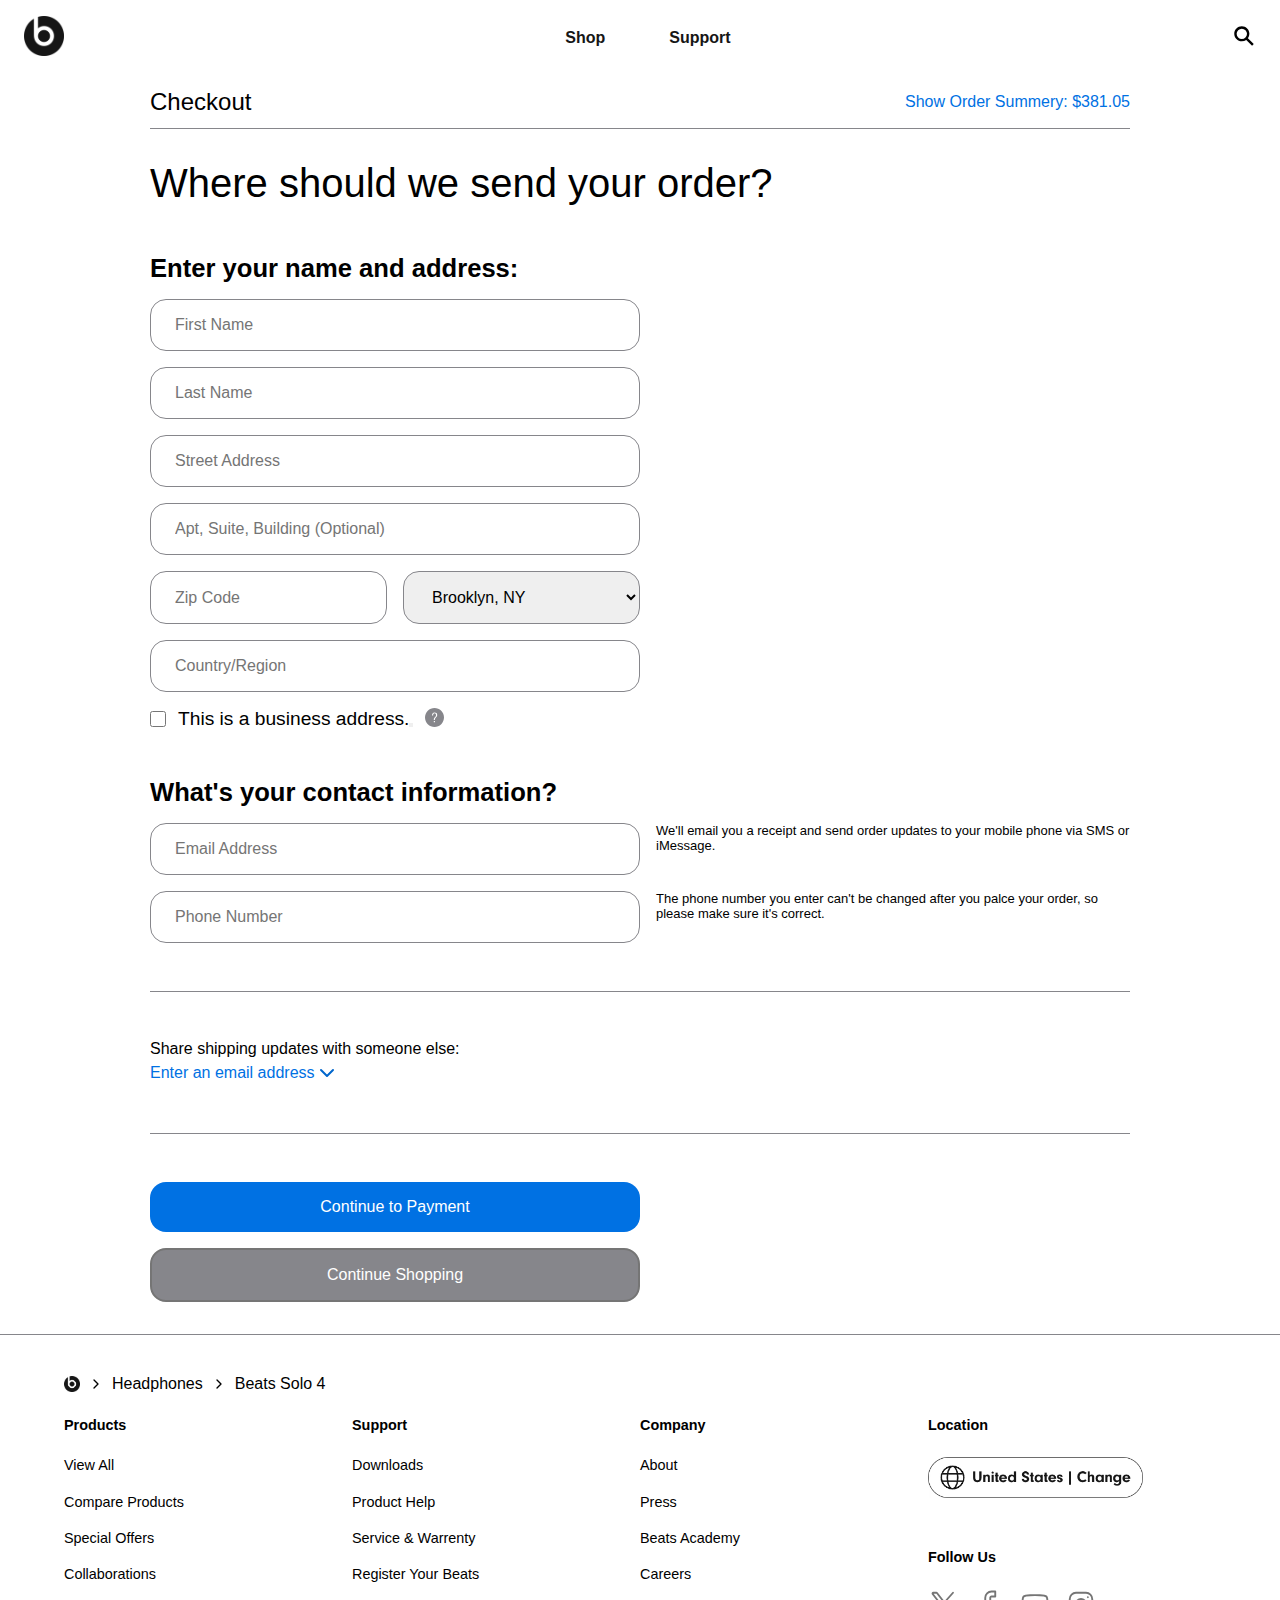
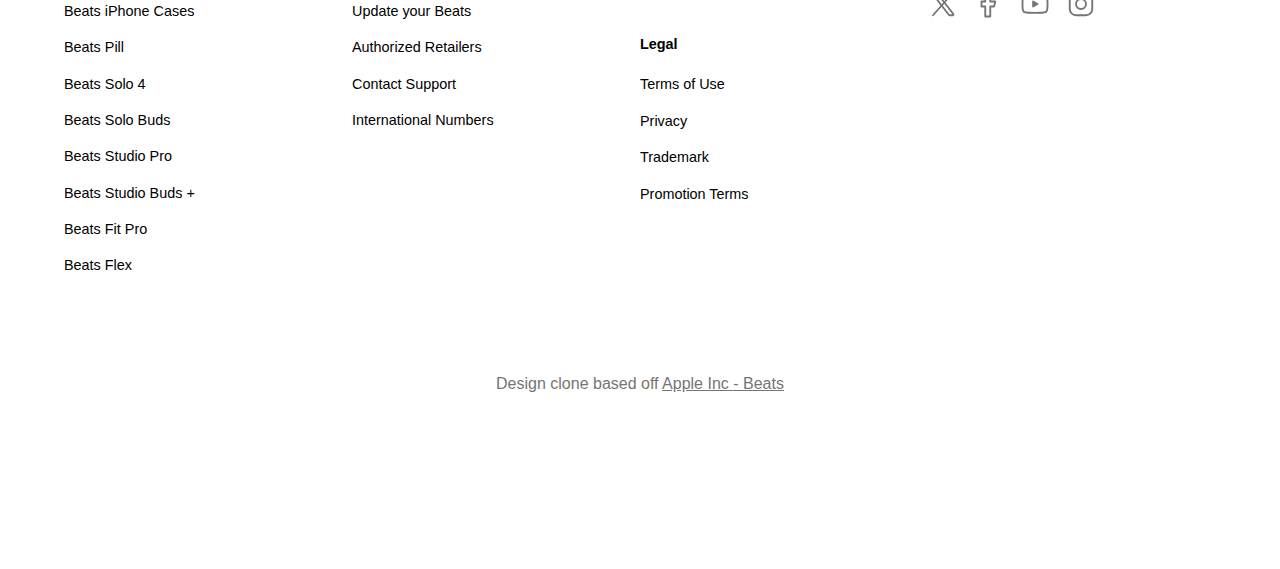
==== commit 86869f07: "Added alt text" ====
--- a/src/checkout.html
+++ b/src/checkout.html
@@ -32,7 +32,8 @@
         <section class="checkout">
             <div class="checkout__header">
                 <h2 class="checkout__title">Checkout</h2>
-                <p class="checkout__summery">Show Order Summery: $381.05</p>
+                <p class="checkout__summery checkout__summery-large">Show Order Summery: $381.05</p>
+                <p class="checkout__summery checkout__summery-small">$381.05</p>
             </div>
             <form class="checkout__form" action="">
                 <div class="checkout__shipping-header-container">
@@ -89,6 +90,7 @@
                     <a class="checkout__button checkout__button-shopping" href="./index.html">Continue Shopping</a>
                 </div>
             </form>
+            <div class="footerdivider"></div>
         </section>
     </main>
     <footer>
--- a/src/css/header.css
+++ b/src/css/header.css
@@ -84,5 +84,4 @@
         width: 20px;
         height: 20px;
     }
-
 }--- a/src/css/footer.css
+++ b/src/css/footer.css
@@ -1,11 +1,16 @@
 
 footer{
     padding: var(--padding-medium) 0 var(--padding-xxl) 0;
-    width: 90%;
+    width: 100%;
     max-width: 1320px;
+    display: flex;
+    flex-direction: column;
+    align-items: center;
+    border-top: 1px solid var(--color-tertiary-gray);
 }
 
 .breadcrumbs{
+    width: 90%;
     padding: var(--padding-large) 0;
     display: flex;
     gap: var(--padding-extra-small);
@@ -16,8 +21,8 @@
     width: 16px;
 }
 
-
 .sitenav{
+    width: 90%;
     display: grid;
     grid-template-columns: repeat(4, 1fr);
     justify-content: space-around;
@@ -80,6 +85,7 @@
     text-decoration: underline;
 }
 
+
 @media screen and (max-width: 1024px) {
     .sitenav{
         grid-template-columns: 1fr;
--- a/src/css/checkout.css
+++ b/src/css/checkout.css
@@ -34,6 +34,10 @@
 
 .checkout__summery{
     color: var(--color-primary-blue);
+}
+
+.checkout__summery-small{
+    display: none;
 }
 
 .checkout__form{
@@ -69,7 +73,7 @@
 input, select{
     padding: var(--padding-medium) var(--padding-large);
     font-size: var(--font-size-medium);
-    border: 2px solid var(--color-tertiary-gray);
+    border: 1px solid var(--color-tertiary-gray);
     border-radius: var(--padding-medium);
 }
 
@@ -86,6 +90,7 @@
 .checkout__business-address-container{
     display: flex;
     gap: var(--padding-small);
+    align-items: center;
 }
 
 .checkout__business-address-input{
@@ -119,8 +124,7 @@
 }
 
 .checkout__email-number-container-input{
-    max-width: 490px;
-    width: 80%;
+    min-width: 490px;
 }
 
 .checkout__email-number-container-text{
@@ -152,7 +156,6 @@
 
 .checkout__button{
     max-width: 490px;
-    width: 40%;
     padding: var(--padding-medium) var(--padding-large);
     font-size: var(--font-size-medium);
     border-radius: var(--padding-medium);
@@ -171,3 +174,52 @@
     background-color: var(--color-primary-blue);
 }
 
+@media screen and (max-width: 768px){
+    .checkout{
+        max-width: none;
+        width: 90%;
+    }
+
+    .checkout__summery-large{
+        display: none;
+    }
+
+    .checkout__summery-small{
+        display: block;
+    }
+
+    .checkout__shipping-header{
+        font-size: var(--font-size-large);
+    }
+
+    legend{
+        font-size: 1.2rem;
+    }
+
+    .checkout__shipping-inputs{
+        max-width: none;
+        width: 100%;
+        display: flex;
+        flex-direction: column;
+        gap: var(--padding-medium);
+    }
+
+    .checkout__zip-city-container{
+        flex-direction: column;
+    }
+
+    .checkout__email-number-container{
+        flex-direction: column;
+        gap: var(--padding-small);
+    }
+
+    .checkout__email-number-container-input{
+        max-width: none;
+        width: 100%;
+    }
+    
+    .checkout__button{
+        max-width: none;
+        width: 100%;
+    }
+};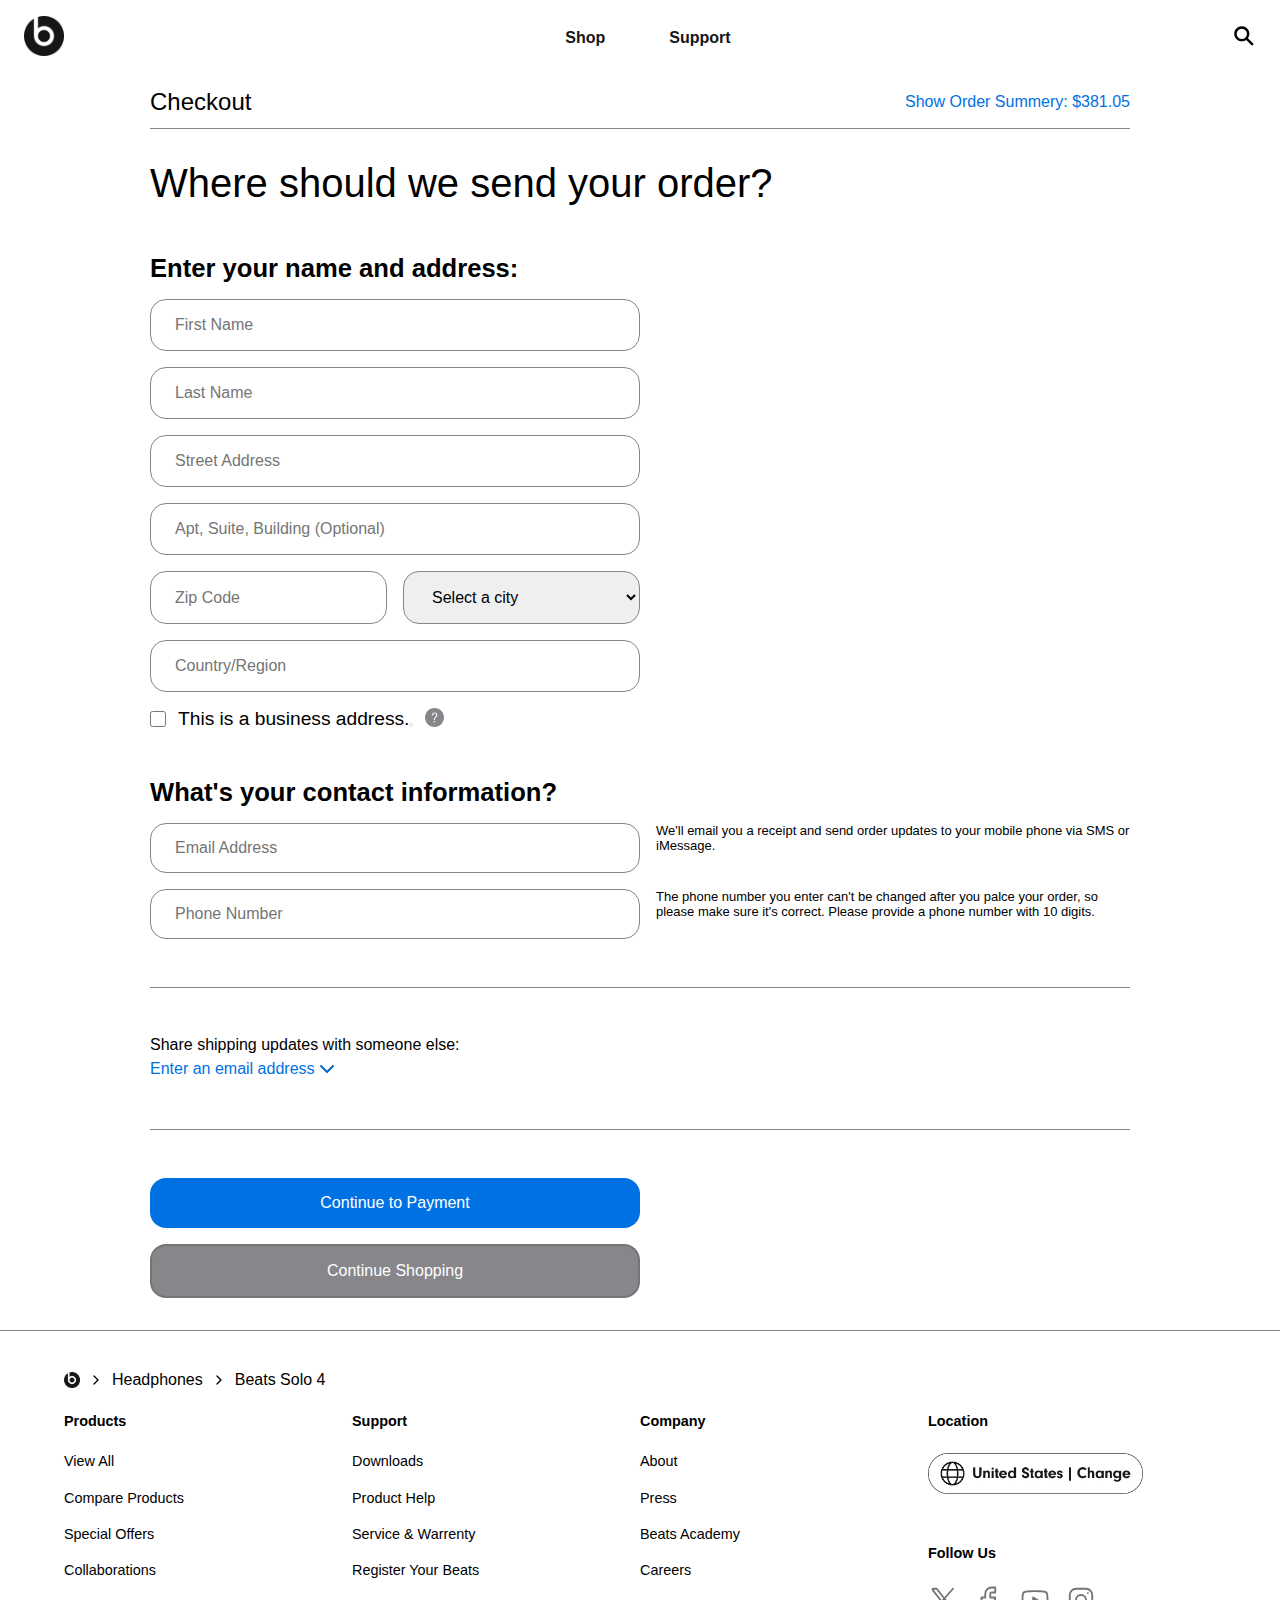
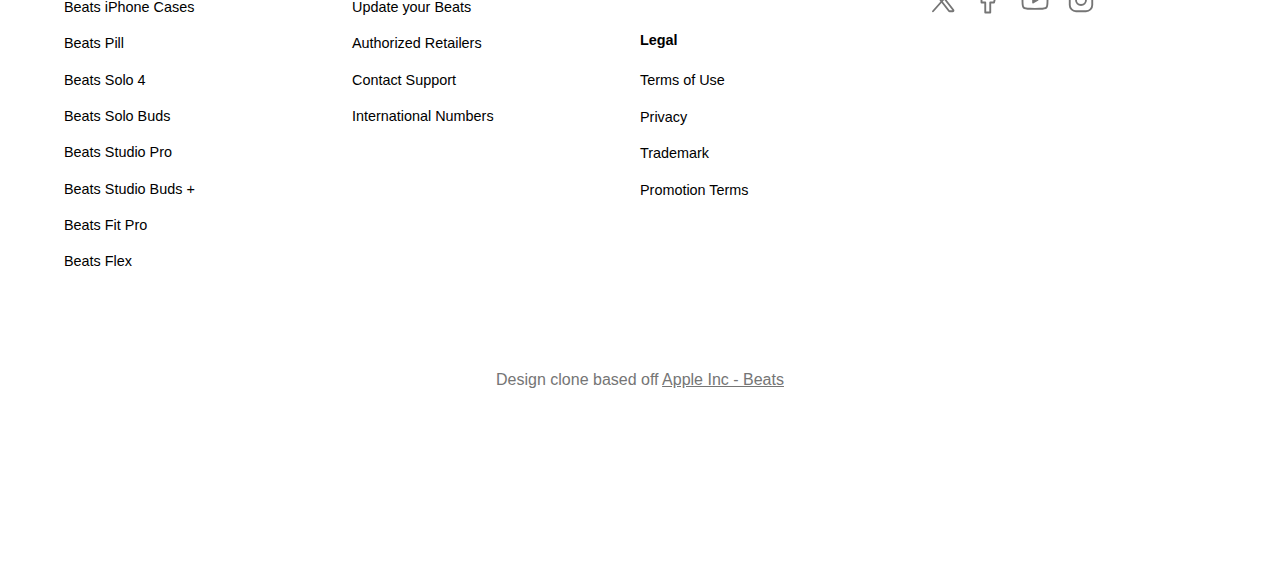
==== commit 2e9f062d: "Fix checkout__email-number-container scaling bug" ====
--- a/src/checkout.html
+++ b/src/checkout.html
@@ -1,5 +1,6 @@
 <!DOCTYPE html>
 <html lang="en">
+
 <head>
     <meta charset="UTF-8">
     <meta name="viewport" content="width=device-width, initial-scale=1.0">
@@ -10,6 +11,7 @@
     <link rel="stylesheet" href="./css/footer.css">
     <link rel="stylesheet" href="./css/checkout.css">
 </head>
+
 <body>
     <header class="main-header">
         <div class="main-header__logo-container">
@@ -17,15 +19,20 @@
         </div>
         <nav class="main-header__nav">
             <ul class="main-header__nav-list">
-                <li class="main-header__nav-list-item"><a href="#"><p>Shop</p></a></li>
-                <li class="main-header__nav-list-item"><a href="#"><p>Support</p></a></li>
+                <li class="main-header__nav-list-item"><a href="#">
+                        <p>Shop</p>
+                    </a></li>
+                <li class="main-header__nav-list-item"><a href="#">
+                        <p>Support</p>
+                    </a></li>
             </ul>
         </nav>
         <a class="main-header__nav-hamburger" href="#">
             <img src="./assets/icons/menu.svg" alt="">
         </a>
         <div class="main-header__search-container">
-            <a href=""><img class="main-header__search-icon" src="./assets/icons/search-sharp.svg" alt="Search icon"></a>
+            <a href=""><img class="main-header__search-icon" src="./assets/icons/search-sharp.svg"
+                    alt="Search icon"></a>
         </div>
     </header>
     <main>
@@ -42,22 +49,26 @@
                 <fieldset>
                     <legend>Enter your name and address:</legend>
                     <div class="checkout__shipping-inputs">
-                        <input type="text" name="" id="" placeholder="First Name" required>
-                        <input type="text" name="" id="" placeholder="Last Name" required>
-                        <input type="text" name="" id="" placeholder="Street Address" required>
-                        <input type="text" name="" id="" placeholder="Apt, Suite, Building (Optional)" required>
+                        <input type="text" name="" id="" placeholder="First Name" maxlength="30" required>
+                        <input type="text" name="" id="" placeholder="Last Name" maxlength="30" required>
+                        <input type="text" name="" id="" placeholder="Street Address" maxlength="30" required>
+                        <input type="text" name="" id="" placeholder="Apt, Suite, Building (Optional)" maxlength="30">
                         <div class="checkout__zip-city-container">
                             <input type="number" name="" id="" placeholder="Zip Code" required>
                             <select name="" id="" required>
+                                <option value="" disabled selected>Select a city</option>
                                 <option value="">Brooklyn, NY</option>
                                 <option value="">Other</option>
                             </select>
                         </div>
-                        <input type="text" name="" id="" placeholder="Country/Region" required>
+                        <input type="text" name="" id="" placeholder="Country/Region" maxlength="20" required>
                         <div class="checkout__business-address-container">
-                            <input class="checkout__business-address-input" type="checkbox" name="business-address" id="" required>
-                            <label class="checkout__business-address-label" for="business-address">This is a business address.<button></button></label>
-                            <button class="checkout__business-address-button"><img src="./assets/icons/question-mark.svg" alt="help icon"></button>
+                            <input class="checkout__business-address-input" type="checkbox" name="business-address"
+                                id="">
+                            <label class="checkout__business-address-label" for="business-address">This is a business
+                                address.<button></button></label>
+                            <button class="checkout__business-address-button"><img
+                                    src="./assets/icons/question-mark.svg" alt="help icon"></button>
                         </div>
                     </div>
                 </fieldset>
@@ -65,12 +76,17 @@
                     <legend>What's your contact information?</legend>
                     <div class="checkout__email-number-inputssection">
                         <div class="checkout__email-number-container">
-                            <input class="checkout__email-number-container-input" type="email" name="" id="" placeholder="Email Address" required>
-                            <p class="checkout__email-number-container-text">We'll email you a receipt and send order updates to your mobile phone via SMS or iMessage.</p>
+                            <input class="checkout__email-number-container-input" type="email" name="" id=""
+                                placeholder="Email Address" required>
+                            <p class="checkout__email-number-container-text">We'll email you a receipt and send order
+                                updates to your mobile phone via SMS or iMessage.</p>
                         </div>
                         <div class="checkout__email-number-container">
-                            <input class="checkout__email-number-container-input" type="tel" name="" id="" placeholder="Phone Number" required>
-                            <p class="checkout__email-number-container-text">The phone number you enter can't be changed after you palce your order, so please make sure it's correct.</p>
+                            <input class="checkout__email-number-container-input" type="tel" name="" id=""
+                                placeholder="Phone Number" pattern="[0-9]{10}" required>
+                            <p class="checkout__email-number-container-text">The phone number you enter can't be changed
+                                after you palce your order, so please make sure it's correct. Please provide a phone
+                                number with 10 digits.</p>
                         </div>
                     </div>
                 </fieldset>
@@ -81,7 +97,7 @@
                             <div class="checkout__emailaddress-container">
                                 <p>Enter an email address</p>
                                 <img src="./assets/icons/chevron-down-blue.svg" alt="open email input">
-                            </div> 
+                            </div>
                         </a>
                     </div>
                 </div>
@@ -94,7 +110,7 @@
         </section>
     </main>
     <footer>
-        <nav class="breadcrumbs"> 
+        <nav class="breadcrumbs">
             <img class="breadcrumbs__icon" src="./assets/icons/beats-logo.png" alt="">
             <img class="breadcrumbs__icon" src="./assets/icons/chevron-right.svg" alt="">
             <p>Headphones</p>
@@ -177,10 +193,13 @@
             </div>
         </div>
         <div class="copyright">
-            <p>Design clone based off 
-                <a class="copyright__link" href="https://www.beatsbydre.com/headphones/solo4-wireless/MUW23/solo4-matteblack">Apple Inc - Beats</a>
+            <p>Design clone based off
+                <a class="copyright__link"
+                    href="https://www.beatsbydre.com/headphones/solo4-wireless/MUW23/solo4-matteblack">Apple Inc -
+                    Beats</a>
             </p>
         </div>
     </footer>
 </body>
+
 </html>--- a/src/css/checkout.css
+++ b/src/css/checkout.css
@@ -1,225 +1,229 @@
 body {
-    width: 100%;
-    height: 100vh;
-    font-family: Helvetica, sans-serif;
-    display: flex;
-    flex-direction: column;
-    align-items: center;
-}
-
-main{
+  width: 100%;
+  height: 100vh;
+  font-family: Helvetica, sans-serif;
+  display: flex;
+  flex-direction: column;
+  align-items: center;
+}
+
+main {
+  width: 100%;
+  display: flex;
+  flex-direction: column;
+  align-items: center;
+}
+
+.checkout {
+  max-width: 980px;
+  width: 80%;
+}
+
+.checkout__header {
+  width: 100%;
+  border-bottom: 1px solid var(--color-tertiary-gray);
+  display: flex;
+  align-items: center;
+  justify-content: space-between;
+}
+
+.checkout__title {
+  font-weight: 400;
+  padding: var(--padding-small) 0;
+}
+
+.checkout__summery {
+  color: var(--color-primary-blue);
+}
+
+.checkout__summery-small {
+  display: none;
+}
+
+.checkout__form {
+  padding: var(--padding-extra-large) 0;
+  display: flex;
+  flex-direction: column;
+  gap: var(--margin-xxl);
+}
+
+.checkout__shipping-header {
+  font-size: 2.5rem;
+  font-weight: 400;
+}
+
+fieldset {
+  border: none;
+  width: 100%;
+}
+
+legend {
+  padding-bottom: var(--padding-medium);
+  font-size: 1.6rem;
+  font-weight: 700;
+}
+
+.checkout__shipping-inputs {
+  max-width: 490px;
+  width: 80%;
+  display: flex;
+  flex-direction: column;
+  gap: var(--padding-medium);
+}
+
+input,
+select {
+  padding: var(--padding-medium) var(--padding-large);
+  font-size: var(--font-size-medium);
+  border: 1px solid var(--color-tertiary-gray);
+  border-radius: var(--padding-medium);
+}
+
+.checkout__zip-city-container {
+  display: flex;
+  flex-direction: row;
+  gap: var(--padding-medium);
+}
+
+.checkout__zip-city-container > * {
+  width: 100%;
+}
+
+.checkout__business-address-container {
+  display: flex;
+  gap: var(--padding-small);
+  align-items: center;
+}
+
+.checkout__business-address-input {
+  width: 16px;
+  height: 16px;
+}
+
+.checkout__business-address-label {
+  font-size: 1.2rem;
+}
+
+.checkout__business-address-button {
+  border: none;
+  background-color: transparent;
+}
+
+.checkout__business-address-button > * {
+  width: 19px;
+  height: 19px;
+}
+
+.checkout__email-number-inputssection {
+  /* max-width: 490px; */
+  /* width: 80%; */
+  display: flex;
+  flex-direction: column;
+  gap: var(--padding-medium);
+}
+
+.checkout__email-number-container {
+  display: flex;
+  gap: var(--padding-medium);
+}
+
+.checkout__email-number-container-input {
+  min-width: 490px;
+  height: 50px;
+}
+
+.checkout__email-number-container-text {
+  font-size: small;
+}
+
+.checkout__share {
+  width: 100%;
+  padding: var(--margin-xxl) 0;
+  border-top: 1px solid var(--color-tertiary-gray);
+  border-bottom: 1px solid var(--color-tertiary-gray);
+}
+
+.checkout__share > a {
+  color: var(--color-primary-blue);
+}
+
+.checkout__emailaddress-container {
+  padding-top: 0.2rem;
+  display: flex;
+  align-items: center;
+}
+
+.checkout__buttons-container {
+  display: flex;
+  flex-direction: column;
+  gap: var(--padding-medium);
+}
+
+.checkout__button {
+  max-width: 490px;
+  padding: var(--padding-medium) var(--padding-large);
+  font-size: var(--font-size-medium);
+  border-radius: var(--padding-medium);
+  border: none;
+  color: #fff;
+}
+
+.checkout__button-shopping {
+  color: var(--color-primary-white);
+  border: 2px solid var(--color-secondary-gray);
+  background-color: var(--color-tertiary-gray);
+  text-align: center;
+}
+
+.checkout__button-payment {
+  background-color: var(--color-primary-blue);
+}
+
+@media screen and (max-width: 768px) {
+  .checkout {
+    max-width: none;
+    width: 90%;
+  }
+
+  .checkout__summery-large {
+    display: none;
+  }
+
+  .checkout__summery-small {
+    display: block;
+  }
+
+  .checkout__shipping-header {
+    font-size: var(--font-size-large);
+  }
+
+  legend {
+    font-size: 1.2rem;
+  }
+
+  .checkout__shipping-inputs {
+    max-width: none;
     width: 100%;
     display: flex;
     flex-direction: column;
-    align-items: center;
-}
-
-.checkout{
-    max-width: 980px;
-    width: 80%;
-}
-
-.checkout__header{
+    gap: var(--padding-medium);
+  }
+
+  .checkout__zip-city-container {
+    flex-direction: column;
+  }
+
+  .checkout__email-number-container {
+    flex-direction: column;
+    gap: var(--padding-small);
+  }
+
+  .checkout__email-number-container-input {
+    min-width: 0;
+  }
+
+  .checkout__button {
+    max-width: none;
     width: 100%;
-    border-bottom: 1px solid var(--color-tertiary-gray);
-    display: flex;
-    align-items: center;
-    justify-content: space-between;
-}
-
-.checkout__title{
-    font-weight: 400;
-    padding: var(--padding-small) 0;
-}
-
-.checkout__summery{
-    color: var(--color-primary-blue);
-}
-
-.checkout__summery-small{
-    display: none;
-}
-
-.checkout__form{
-    padding: var(--padding-extra-large) 0;
-    display: flex;
-    flex-direction: column;
-    gap: var(--margin-xxl);
-}
-
-.checkout__shipping-header{
-    font-size: 2.5rem;
-    font-weight: 400;
-}
-
-fieldset{
-    border: none;
-}
-
-legend{
-    padding-bottom: var(--padding-medium);
-    font-size: 1.6rem;
-    font-weight: 700;
-}
-
-.checkout__shipping-inputs{
-    max-width: 490px;
-    width: 80%;
-    display: flex;
-    flex-direction: column;
-    gap: var(--padding-medium);
-}
-
-input, select{
-    padding: var(--padding-medium) var(--padding-large);
-    font-size: var(--font-size-medium);
-    border: 1px solid var(--color-tertiary-gray);
-    border-radius: var(--padding-medium);
-}
-
-.checkout__zip-city-container{
-    display: flex;
-    flex-direction: row;
-    gap: var(--padding-medium);
-}
-
-.checkout__zip-city-container > * {
-    width: 100%;
-}
-
-.checkout__business-address-container{
-    display: flex;
-    gap: var(--padding-small);
-    align-items: center;
-}
-
-.checkout__business-address-input{
-    width: 16px;
-    height: 16px;
-}
-
-.checkout__business-address-label{
-    font-size: 1.2rem;
-}
-
-.checkout__business-address-button{
-    border: none;
-    background-color: transparent;
-}
-
-.checkout__business-address-button > * {
-    width: 19px;
-    height: 19px;
-}
-
-.checkout__email-number-inputssection{
-    display: flex;
-    flex-direction: column;
-    gap: var(--padding-medium);
-}
-
-.checkout__email-number-container{
-    display: flex;
-    gap: var(--padding-medium);
-}
-
-.checkout__email-number-container-input{
-    min-width: 490px;
-}
-
-.checkout__email-number-container-text{
-    font-size: small;
-}
-
-.checkout__share{
-    width: 100%;
-    padding: var(--margin-xxl) 0;
-    border-top: 1px solid var(--color-tertiary-gray);
-    border-bottom: 1px solid var(--color-tertiary-gray);
-}
-
-.checkout__share > a{
-    color: var(--color-primary-blue);
-}
-
-.checkout__emailaddress-container{
-    padding-top: 0.2rem;
-    display: flex;
-    align-items: center;
-}
-
-.checkout__buttons-container{
-    display: flex;
-    flex-direction: column;
-    gap: var(--padding-medium);
-}
-
-.checkout__button{
-    max-width: 490px;
-    padding: var(--padding-medium) var(--padding-large);
-    font-size: var(--font-size-medium);
-    border-radius: var(--padding-medium);
-    border: none;
-    color: #fff;
-}
-
-.checkout__button-shopping{
-    color: var(--color-primary-white);
-    border: 2px solid var(--color-secondary-gray);
-    background-color: var(--color-tertiary-gray);
-    text-align: center;
-}
-
-.checkout__button-payment{
-    background-color: var(--color-primary-blue);
-}
-
-@media screen and (max-width: 768px){
-    .checkout{
-        max-width: none;
-        width: 90%;
-    }
-
-    .checkout__summery-large{
-        display: none;
-    }
-
-    .checkout__summery-small{
-        display: block;
-    }
-
-    .checkout__shipping-header{
-        font-size: var(--font-size-large);
-    }
-
-    legend{
-        font-size: 1.2rem;
-    }
-
-    .checkout__shipping-inputs{
-        max-width: none;
-        width: 100%;
-        display: flex;
-        flex-direction: column;
-        gap: var(--padding-medium);
-    }
-
-    .checkout__zip-city-container{
-        flex-direction: column;
-    }
-
-    .checkout__email-number-container{
-        flex-direction: column;
-        gap: var(--padding-small);
-    }
-
-    .checkout__email-number-container-input{
-        max-width: none;
-        width: 100%;
-    }
-    
-    .checkout__button{
-        max-width: none;
-        width: 100%;
-    }
-};+  }
+}
